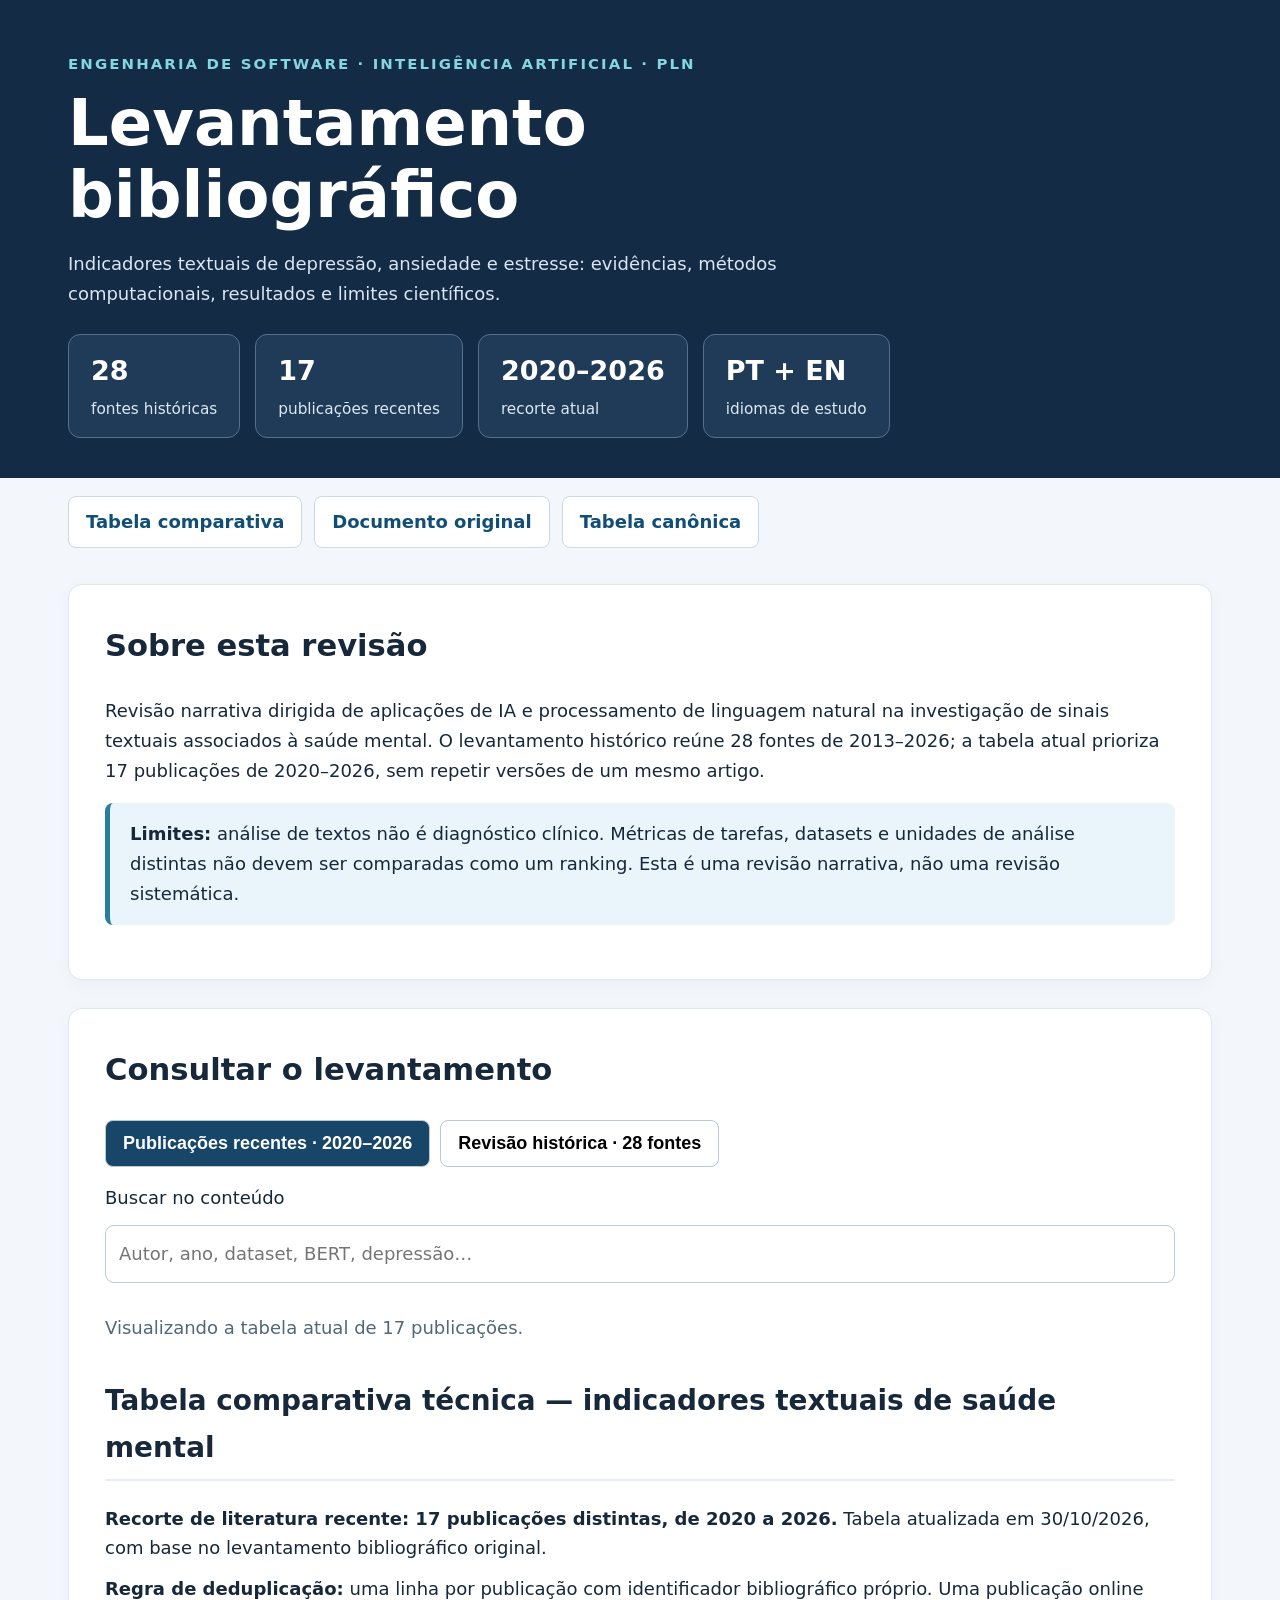
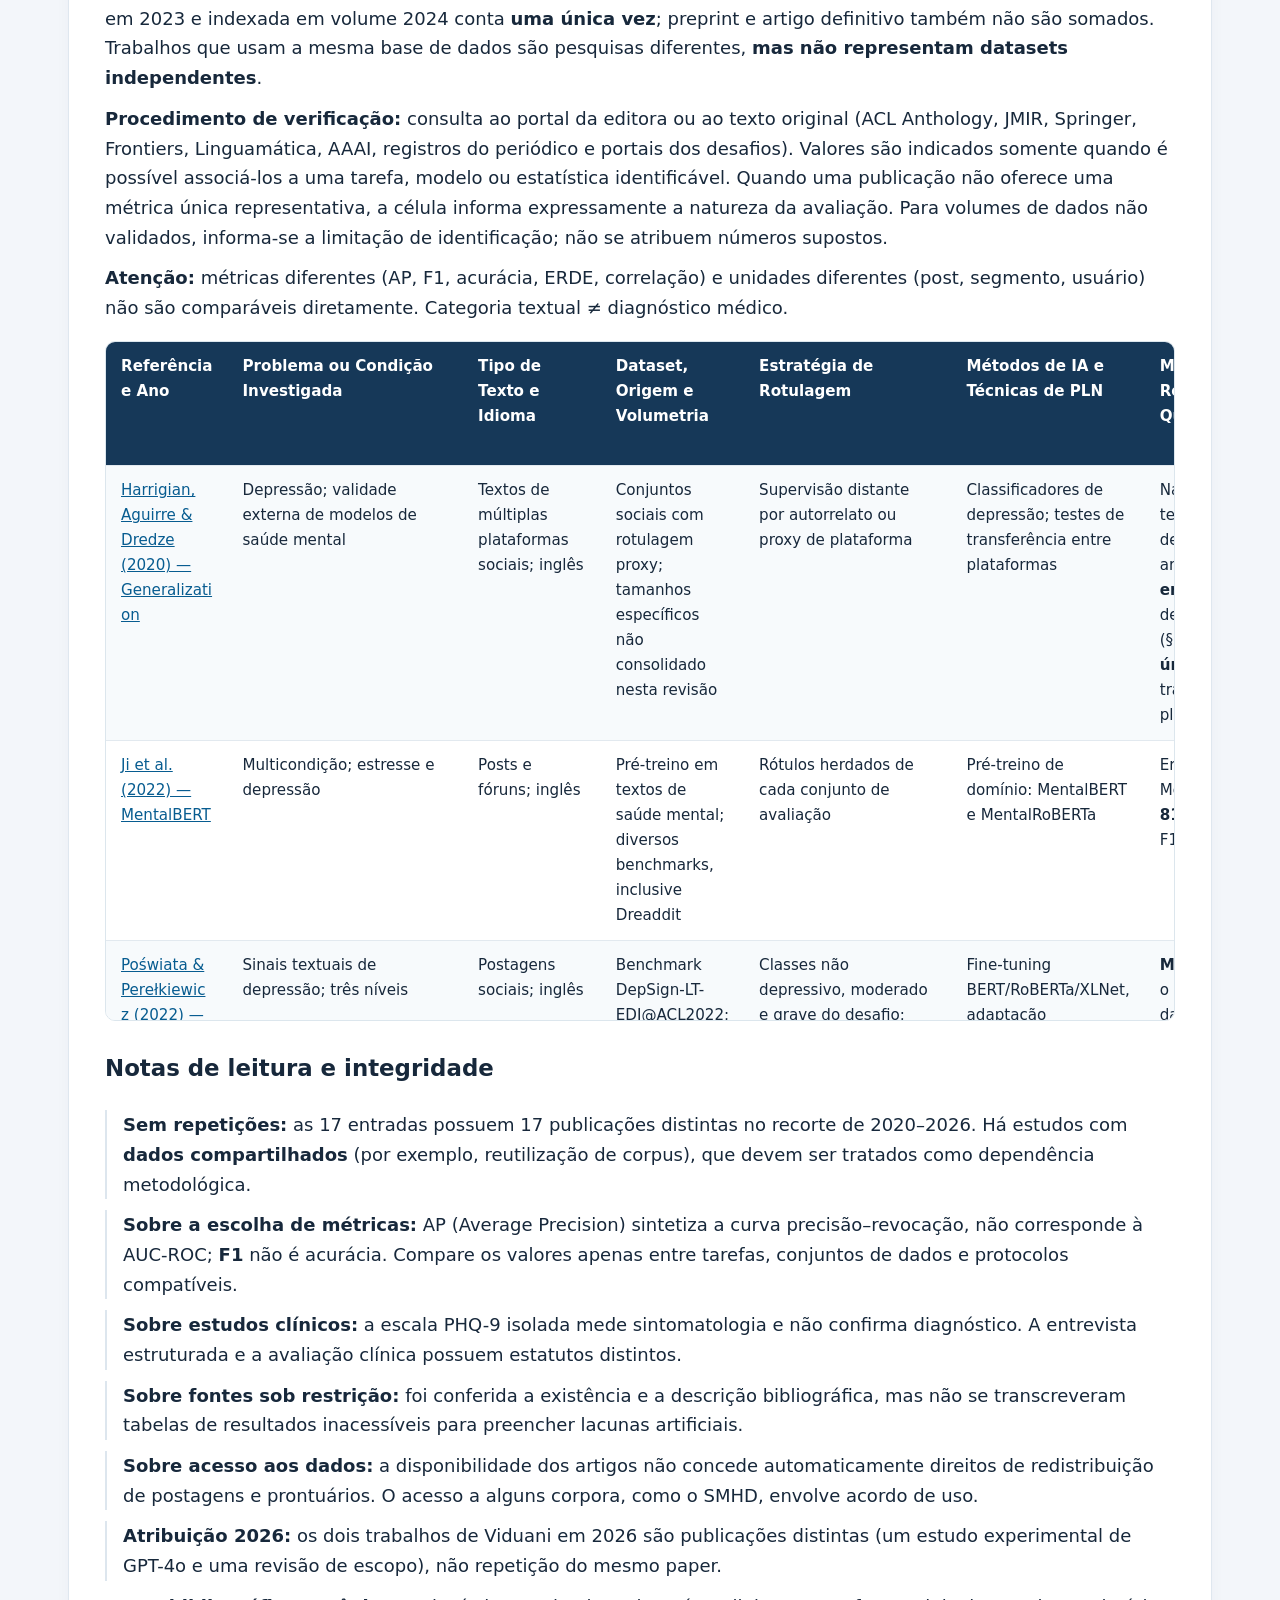
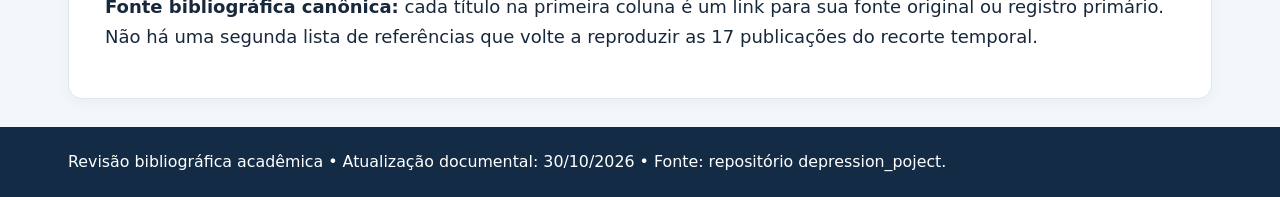
==== levantamento-bibliografico/index.html @ 6d343cce "Publica visualização web do levantamento bibliográfico com filtros e referências" ====
<!doctype html><html lang="pt-BR"><head><meta charset="utf-8"><meta name="viewport" content="width=device-width,initial-scale=1"><meta name="description" content="Revisão bibliográfica de IA e PLN aplicada a indicadores textuais de depressão, ansiedade e estresse."><title>Levantamento bibliográfico | IA e PLN</title><style>
:root{font-family:system-ui,-apple-system,Segoe UI,Roboto,Arial,sans-serif;color:#17283b;background:#f3f6fa;font-size:18px}*{box-sizing:border-box}body{margin:0;line-height:1.65}.container{max-width:1200px;margin:auto;padding:0 28px}header{background:#142b46;color:white;padding:52px 0 40px}.eyebrow{letter-spacing:.14em;text-transform:uppercase;color:#83d7e0;font-weight:800;font-size:.83rem}h1{font-size:clamp(2.3rem,5vw,3.7rem);line-height:1.13;max-width:850px;margin:10px 0 18px}header p{max-width:850px;color:#d9e6f3}.stats{display:flex;flex-wrap:wrap;gap:15px;margin-top:25px}.stat{border:1px solid #56708a;background:#203b58;padding:14px 22px;border-radius:12px}.stat strong{font-size:1.5rem;display:block;color:white}.stat span{font-size:.85rem;color:#dce8f2}.nav{display:flex;gap:12px;flex-wrap:wrap;padding:18px 0}.nav a,.button{background:#fff;color:#114e75;border:1px solid #cbd9e5;border-radius:8px;padding:10px 17px;text-decoration:none;font-weight:750}.nav a:hover,.button:hover{background:#e1f2fa}main{padding-bottom:70px}.panel{background:white;padding:clamp(20px,3vw,36px);border:1px solid #dfe7ef;border-radius:14px;margin:18px 0 28px;box-shadow:0 5px 15px #1b3d5c09}.panel h2{font-size:1.7rem;margin-top:0}.content h2{border-bottom:2px solid #e8eef4;padding-bottom:8px;margin-top:36px;font-size:1.55rem}.content h3{font-size:1.27rem;margin-top:29px}.content p{margin:11px 0}.content a{color:#075c90;overflow-wrap:anywhere}.content blockquote{border-left:5px solid #2a8fb1;padding:10px 20px;background:#eaf5fa;margin:16px 0}.bullet{padding-left:16px;border-left:2px solid #dde6ee}.table-wrap{overflow-x:auto;max-height:680px;overflow-y:auto;border:1px solid #dce6ed;border-radius:10px;margin:18px 0}table{border-collapse:collapse;width:100%;font-size:.84rem;min-width:900px}th,td{padding:12px 15px;text-align:left;vertical-align:top;border-bottom:1px solid #e2e9ef}th{background:#163858;color:white;position:sticky;top:0}tr:nth-child(even) td{background:#f7fafc}.muted{color:#52677a}.notice{background:#e9f4fb;border-left:5px solid #287f9b;padding:16px 20px;border-radius:8px}.tabs{display:flex;flex-wrap:wrap;gap:10px;margin:16px 0}.tabs button{cursor:pointer;padding:12px 17px;border:1px solid #b7c9d8;background:white;border-radius:8px;font-weight:800;font-size:1rem}.tabs button.active{background:#174669;color:white}.search{width:100%;font:inherit;padding:13px;border:1px solid #b8ccda;border-radius:9px;margin:12px 0}.hidden{display:none!important}footer{background:#142b46;color:white;padding:22px 0;font-size:.88rem}a:focus-visible,button:focus-visible,input:focus-visible{outline:3px solid #e99d33;outline-offset:3px}@media(max-width:600px){.container{padding:0 16px}.panel{padding:18px}.stats{gap:8px}.stat{flex:1 1 130px}header{padding:36px 0 24px}}
</style></head><body><header><div class="container"><div class="eyebrow">Engenharia de Software · Inteligência Artificial · PLN</div><h1>Levantamento bibliográfico</h1><p>Indicadores textuais de depressão, ansiedade e estresse: evidências, métodos computacionais, resultados e limites científicos.</p><div class="stats"><div class="stat"><strong>28</strong><span>fontes históricas</span></div><div class="stat"><strong>17</strong><span>publicações recentes</span></div><div class="stat"><strong>2020–2026</strong><span>recorte atual</span></div><div class="stat"><strong>PT + EN</strong><span>idiomas de estudo</span></div></div></div></header><main class="container"><nav class="nav"><a href="../">Tabela comparativa</a><a href="https://github.com/fernandomarquesaluno-svg/depression_poject/blob/main/docs/revisao_bibliografica_final_28.md">Documento original</a><a href="https://github.com/fernandomarquesaluno-svg/depression_poject/blob/main/tabelas/tabela_comparativa_tecnica.md">Tabela canônica</a></nav><section class="panel"><h2>Sobre esta revisão</h2><p>Revisão narrativa dirigida de aplicações de IA e processamento de linguagem natural na investigação de sinais textuais associados à saúde mental. O levantamento histórico reúne 28 fontes de 2013–2026; a tabela atual prioriza 17 publicações de 2020–2026, sem repetir versões de um mesmo artigo.</p><p class="notice"><strong>Limites:</strong> análise de textos não é diagnóstico clínico. Métricas de tarefas, datasets e unidades de análise distintas não devem ser comparadas como um ranking. Esta é uma revisão narrativa, não uma revisão sistemática.</p></section><section class="panel"><h2>Consultar o levantamento</h2><div class="tabs"><button type="button" id="recent" class="active" aria-pressed="true">Publicações recentes · 2020–2026</button><button type="button" id="history" aria-pressed="false">Revisão histórica · 28 fontes</button></div><label for="search">Buscar no conteúdo</label><input class="search" id="search" type="search" placeholder="Autor, ano, dataset, BERT, depressão…" autocomplete="off"><p class="muted" id="count" aria-live="polite"></p><article class="content" id="recentContent"><h2>Tabela comparativa técnica — indicadores textuais de saúde mental</h2>
<p><strong>Recorte de literatura recente: 17 publicações distintas, de 2020 a 2026.</strong> Tabela atualizada em 30/10/2026, com base no levantamento bibliográfico original.</p>
<p><strong>Regra de deduplicação:</strong> uma linha por publicação com identificador bibliográfico próprio. Uma publicação online em 2023 e indexada em volume 2024 conta <strong>uma única vez</strong>; preprint e artigo definitivo também não são somados. Trabalhos que usam a mesma base de dados são pesquisas diferentes, <strong>mas não representam datasets independentes</strong>.</p>
<p><strong>Procedimento de verificação:</strong> consulta ao portal da editora ou ao texto original (ACL Anthology, JMIR, Springer, Frontiers, Linguamática, AAAI, registros do periódico e portais dos desafios). Valores são indicados somente quando é possível associá-los a uma tarefa, modelo ou estatística identificável. Quando uma publicação não oferece uma métrica única representativa, a célula informa expressamente a natureza da avaliação. Para volumes de dados não validados, informa-se a limitação de identificação; não se atribuem números supostos.</p>
<p><strong>Atenção:</strong> métricas diferentes (AP, F1, acurácia, ERDE, correlação) e unidades diferentes (post, segmento, usuário) não são comparáveis diretamente. Categoria textual ≠ diagnóstico médico.</p>
<div class="table-wrap"><table><tr><th>Referência e Ano</th><th>Problema ou Condição Investigada</th><th>Tipo de Texto e Idioma</th><th>Dataset, Origem e Volumetria</th><th>Estratégia de Rotulagem</th><th>Métodos de IA e Técnicas de PLN</th><th>Métricas e Resultados Quantitativos</th><th>Limitações Relevantes e Relação com o Projeto</th></tr><tr><td><a href="https://aclanthology.org/2020.findings-emnlp.337/" target="_blank" rel="noopener noreferrer">Harrigian, Aguirre &amp; Dredze (2020) — Generalization</a></td><td>Depressão; validade externa de modelos de saúde mental</td><td>Textos de múltiplas plataformas sociais; inglês</td><td>Conjuntos sociais com rotulagem proxy; tamanhos específicos não consolidado nesta revisão</td><td>Supervisão distante por autorrelato ou proxy de plataforma</td><td>Classificadores de depressão; testes de transferência entre plataformas</td><td>Na análise de artefatos temporais, a separação desajustada elevou artificialmente o <strong>F1 em 3–22%</strong>, dependendo do corpus (§5.2.1); <strong>não há F1 único</strong> para transferência entre plataformas.</td><td>Demonstra confundidores e sobre-estimação por dados proxy; fundamenta validação externa</td></tr><tr><td><a href="https://aclanthology.org/2022.lrec-1.778/" target="_blank" rel="noopener noreferrer">Ji et al. (2022) — MentalBERT</a></td><td>Multicondição; estresse e depressão</td><td>Posts e fóruns; inglês</td><td>Pré-treino em textos de saúde mental; diversos benchmarks, inclusive Dreaddit</td><td>Rótulos herdados de cada conjunto de avaliação</td><td>Pré-treino de domínio: MentalBERT e MentalRoBERTa</td><td>Em <strong>Dreaddit</strong>: MentalRoBERTa F1 <strong>81,76%</strong>, MentalBERT F1 <strong>80,04%</strong> (Tabela 3)</td><td>Resultado específico de benchmark; transferência ao PT-BR não avaliada</td></tr><tr><td><a href="https://aclanthology.org/2022.ltedi-1.40/" target="_blank" rel="noopener noreferrer">Poświata &amp; Perełkiewicz (2022) — DepRoBERTa</a></td><td>Sinais textuais de depressão; três níveis</td><td>Postagens sociais; inglês</td><td>Benchmark DepSign-LT-EDI@ACL2022; volume total não consolidado nesta revisão nesta síntese</td><td>Classes não depressivo, moderado e grave do desafio; rótulo do texto, não diagnóstico clínico</td><td>Fine-tuning BERT/RoBERTa/XLNet, adaptação DepRoBERTa, ensemble</td><td><strong>Macro-F1 0,583</strong> para o ensemble vencedor da tarefa</td><td>Fornece baseline de transformers e modelo especializado; não comparar com classificação clínica individual</td></tr><tr><td><a href="https://www.sciencedirect.com/science/article/pii/S0747563222003235" target="_blank" rel="noopener noreferrer">Kabir et al. (2023) — DEPTWEET</a></td><td>Depressão; gravidade expressa no texto</td><td>Twitter/X; inglês</td><td><strong>40.191 tweets</strong>, quatro categorias</td><td>Anotação supervisionada por especialistas; tipologia inspirada em PHQ-9/DSM-5</td><td>BERT, DistilBERT e baselines de classificação</td><td>DistilBERT, <strong>AUC-ROC por classe</strong>: não deprimido <strong>0,789</strong>; leve <strong>0,747</strong>; moderado <strong>0,788</strong>; grave <strong>0,866</strong> (Tabela 5 do manuscrito).</td><td>Gravidade anotada do tweet não é avaliação clínica do autor</td></tr><tr><td><a href="https://arxiv.org/abs/2309.13567" target="_blank" rel="noopener noreferrer">Yang et al. (2024) — MentaLLaMA; preprint 2023</a></td><td>Multicondição; avaliação interpretável</td><td>Redes sociais; inglês</td><td><strong>105 mil</strong> instâncias de instrução IMHI de dez fontes</td><td>Rótulos existentes e explicações geradas/avaliadas</td><td>LLaMA 2, instruction tuning, geração de explicações</td><td>MentaLLaMA-chat-13B: <strong>F1 ponderado 75,79%</strong> em <strong>Dreaddit</strong> (Tabela 2); comparar com MentalRoBERTa <strong>81,76%</strong> no mesmo benchmark.</td><td>Justificativas geradas não garantem fidelidade clínica</td></tr><tr><td><a href="https://link.springer.com/article/10.1007/s10579-022-09633-0" target="_blank" rel="noopener noreferrer">dos Santos, de Oliveira &amp; Paraboni (2024) — SetembroBR; online 2023</a></td><td>Depressão; ansiedade</td><td>Twitter/X; português brasileiro</td><td><strong>46,8 milhões</strong> de tweets; <strong>18.819 usuários</strong>; 3.163 usuários com autorrelato (3.903 ocorrências parcialmente sobrepostas)</td><td>Autorrelato de diagnóstico/tratamento e marco temporal</td><td>Corpus e comparações de modelos textuais e informações de rede</td><td><strong>Artigo de apresentação do corpus</strong>: oferece baselines para tarefas específicas; não existe um resultado agregado único do dataset. As métricas dos modelos não são utilizadas sem identificação de tarefa e configuração.</td><td>Dados do mesmo corpus usado no estudo seguinte; não constitui nova coorte</td></tr><tr><td><a href="https://www.linguamatica.com/index.php/linguamatica/pt/article/view/440" target="_blank" rel="noopener noreferrer">Nagamatu &amp; Paraboni (2024)</a></td><td>Depressão; ansiedade; detecção precoce</td><td>Twitter/X; português brasileiro</td><td>Reutiliza <strong>SetembroBR</strong>; subconjuntos por condição; não somar usuários como casos independentes</td><td>Autorrelato herdado do corpus de origem</td><td>Modelos tradicionais e abordagem LLM com engenharia de prompts</td><td>GPT_relev: <strong>F1-latency 0,24</strong> (depressão) e <strong>0,23</strong> (ansiedade); <strong>F1-macro 0,56/0,55</strong>; antecipação de <strong>436/479 dias</strong> (Tabela 5).</td><td>Dependência do mesmo corpus e da proximidade ao momento declarado</td></tr><tr><td><a href="https://aclanthology.org/2024.lrec-main.754/" target="_blank" rel="noopener noreferrer">Mendes &amp; Caseli (2024)</a></td><td>Sinais de depressão (inclui preocupação/ansiedade)</td><td>Facebook de universitários; português brasileiro</td><td><strong>780 posts</strong>, <strong>21 sinais</strong>, <strong>2.304 ocorrências positivas</strong></td><td>Anotação humana dos sinais; não classifica diagnósticos</td><td>Regressão logística, SVM, BERTimbau, MentalBERT, MentalRoBERTa</td><td><strong>Average Precision</strong>: sono <strong>0,900</strong> (regressão logística); preocupação/ansiedade <strong>0,794</strong> (MentalBERT); tristeza <strong>0,745</strong> (BERTimbau); Tabela 5</td><td>Métrica por sinal; corpus pequeno; não avalia estresse como transtorno</td></tr><tr><td><a href="https://doi.org/10.47626/1516-4446-2024-4058" target="_blank" rel="noopener noreferrer">Viduani et al. (2025) — pronomes/LIWC</a></td><td>Depressão</td><td>Áudio transcrito; português brasileiro</td><td><strong>52 jovens</strong>; 13 com depressão maior, 39 controles</td><td>Caracterização clínica + sintomas autorreferidos e avaliados</td><td>LIWC; frequência de pronomes; testes estatísticos</td><td>Pronomes de 1ª pessoa singular: <strong>9,15% vs. 8,02%</strong>, <strong>p=0,026</strong>; rho autorrelato <strong>0,366</strong></td><td>Estudo correlacional; não é experimento de fine-tuning de BERTimbau</td></tr><tr><td><a href="https://doi.org/10.1007/s10579-025-09831-6" target="_blank" rel="noopener noreferrer">Pérez et al. (2025) — DepreSym</a></td><td>Sinais específicos de depressão e interpretabilidade</td><td>Sentenças de conteúdos digitais do desafio eRisk; inglês</td><td><strong>21.580 sentenças</strong> avaliadas quanto a <strong>21 sintomas BDI-II</strong></td><td>Julgamento de relevância por três avaliadores especialistas, incluindo psicólogo; não diagnóstico do autor</td><td>LLMs como avaliadores, recuperação de informação lexical/densa e re-ranking</td><td>Recuperação de sintomas com <strong>ANCE</strong>: <strong>NDCG@10 = 0,746</strong> e <strong>AP@1000 = 0,340</strong> nas consultas baseadas em respostas do BDI-II (Tabela 6). Métricas de busca, não de diagnóstico.</td><td>Valioso para detecção de sinais interpretáveis; dependência do benchmark eRisk e anotações de relevância</td></tr><tr><td><a href="https://doi.org/10.3389/fdgth.2025.1709671" target="_blank" rel="noopener noreferrer">Karpontinis &amp; Soufleri (2025) — DP-CARE</a></td><td>Estresse textual e privacidade em IA</td><td>Reddit / Dreaddit; inglês</td><td>Benchmark Dreaddit, 3.553 segmentos rotulados no corpus de referência</td><td>Rótulos humanos de estresse expresso; não avaliação diagnóstica</td><td>Encoder MentalBERT congelado e classificador com DP-AdamW (privacidade diferencial)</td><td><strong>F1 classe estresse 0,7808</strong>, ε≈3; baseline sem DP F1 0,8058</td><td>Trade-off utilidade/privacidade; o artigo diverge entre resumo e tabela no recall, por isso recall não é reproduzido aqui</td></tr><tr><td><a href="https://doi.org/10.1186/s12889-025-23337-4" target="_blank" rel="noopener noreferrer">Chung et al. (2025) — BERT and BERTopic</a></td><td>Risco de depressão e relatos de situações estressoras</td><td>Mensagens abertas em aplicativo; coreano</td><td><strong>1.332 mensagens</strong>, <strong>230 participantes</strong> idosos</td><td>Triagem <strong>PHQ-9 ≥ 10</strong>; não equivale a entrevista clínica estruturada</td><td>KcBERT e KLUE BERT; BERTopic para temas e evolução temporal</td><td>KcBERT <strong>F1 global reportado 0,87</strong>; <strong>F1 da classe de risco 0,83</strong></td><td>Protocolo reporta split por mensagens; examinar possível dependência entre mensagens da mesma pessoa</td></tr><tr><td><a href="https://pubmed.ncbi.nlm.nih.gov/42134742/" target="_blank" rel="noopener noreferrer">Viduani et al. (2026) — estudo experimental GPT-4o</a></td><td>Depressão</td><td>Fala cotidiana transcrita; português brasileiro</td><td><strong>30 adolescentes</strong> (15 com depressão maior, 15 controles); coleta de 14 dias</td><td>Diagnóstico de psiquiatra infantojuvenil com procedimentos padrão-ouro</td><td>GPT-4o por prompting; comparação com 12 modelos GPT</td><td>Acurácia <strong>86,6%</strong> (IC95% 70,3–95,6%); sensibilidade <strong>100%</strong>; especificidade <strong>73,3%</strong></td><td>n=30 e grupos extremos; não emprega BERTimbau+LIWC ou laudos como texto de entrada</td></tr><tr><td><a href="https://www.frontiersin.org/journals/digital-health/articles/10.3389/fdgth.2026.1790533/full" target="_blank" rel="noopener noreferrer">AlSaad, Alshakhs &amp; Thomas (2026)</a></td><td>Subtipos de depressão; seis classes textuais</td><td>Twitter/X; inglês</td><td><strong>14.983 tweets</strong></td><td>Curadoria/anotação textual; sem confirmação diagnóstica por pessoa</td><td>LLMs few-shot; encoders fine-tuned (RoBERTa, DeBERTa e outros)</td><td><strong>RoBERTa-large</strong>: macro-F1 <strong>0,957</strong>, acurácia <strong>0,954</strong> no teste (Tabela 2)</td><td>Taxonomia textual, não avaliação psiquiátrica; um domínio</td></tr><tr><td><a href="https://mental.jmir.org/2026/1/e98925/" target="_blank" rel="noopener noreferrer">Kallstenius et al. (2026)</a></td><td>Multicondição; depressão, ansiedade, estresse e outras</td><td>Reddit e Twitter/X; inglês</td><td><strong>60.889 textos</strong>; <strong>9 classes</strong>; treino 42.622, validação 6.089, teste 12.178</td><td>Comunidade de origem ou autodeclaração</td><td>TF-IDF + SVM RBF; GPT-4o-mini base/ajustado; 2 ensembles</td><td>Acurácia teste: <strong>0,939</strong> (soft), <strong>0,938</strong> (híbrido), <strong>0,919</strong> (SVM), <strong>0,886</strong> (GPT ajustado)</td><td>Split por post e back-translation pré-split; ausência de avaliação clínica externa</td></tr><tr><td><a href="https://pubmed.ncbi.nlm.nih.gov/41825397/" target="_blank" rel="noopener noreferrer">Viduani et al. (2026) — revisão de escopo</a></td><td>Depressão; métodos de análise linguística</td><td>Literatura internacional; idiomas diversos</td><td><strong>180 estudos</strong> incluídos de 27.967 registros</td><td>Auditoria da referência diagnóstica nos estudos incluídos</td><td>Revisão de recursos lexicais, LIWC, PLN, transformers e LLMs</td><td><strong>20,5%</strong> com instrumento diagnóstico padrão-ouro; <strong>64,2%</strong> das amostras em inglês</td><td>Síntese da evidência, não produz classificador nem F1 próprio</td></tr><tr><td><a href="https://aclanthology.org/2026.healing-1.27/" target="_blank" rel="noopener noreferrer">Alqahtani, Kayi &amp; Diab (2026) — StressRoBERTa</a></td><td>Estresse crônico autorreportado; transferência de depressão/ansiedade/PTSD</td><td>Tweets e posts de redes sociais; inglês</td><td>Pré-treino em <strong>108 milhões de palavras</strong> do Stress-SMHD; avaliação SMM4H 2022 e Dreaddit</td><td>Histórico de diagnósticos autorreportados para pré-treino; rótulos de estresse dos benchmarks</td><td>RoBERTa com pré-treino contínuo entre condições e fine-tuning na tarefa de estresse</td><td><strong>F1 0,82</strong> no SMM4H 2022 e <strong>0,81</strong> no Dreaddit</td><td>Estudo 2026 diretamente ligado às três condições; resultados por corpus, sem validade clínica externa</td></tr></table></div>
<h3>Notas de leitura e integridade</h3>
<p class="bullet"><strong>Sem repetições:</strong> as 17 entradas possuem 17 publicações distintas no recorte de 2020–2026. Há estudos com <strong>dados compartilhados</strong> (por exemplo, reutilização de corpus), que devem ser tratados como dependência metodológica.</p>
<p class="bullet"><strong>Sobre a escolha de métricas:</strong> AP (Average Precision) sintetiza a curva precisão–revocação, não corresponde à AUC-ROC; <strong>F1</strong> não é acurácia. Compare os valores apenas entre tarefas, conjuntos de dados e protocolos compatíveis.</p>
<p class="bullet"><strong>Sobre estudos clínicos:</strong> a escala PHQ-9 isolada mede sintomatologia e não confirma diagnóstico. A entrevista estruturada e a avaliação clínica possuem estatutos distintos.</p>
<p class="bullet"><strong>Sobre fontes sob restrição:</strong> foi conferida a existência e a descrição bibliográfica, mas não se transcreveram tabelas de resultados inacessíveis para preencher lacunas artificiais.</p>
<p class="bullet"><strong>Sobre acesso aos dados:</strong> a disponibilidade dos artigos não concede automaticamente direitos de redistribuição de postagens e prontuários. O acesso a alguns corpora, como o SMHD, envolve acordo de uso.</p>
<p class="bullet"><strong>Atribuição 2026:</strong> os dois trabalhos de Viduani em 2026 são publicações distintas (um estudo experimental de GPT-4o e uma revisão de escopo), não repetição do mesmo paper.</p>
<p><strong>Fonte bibliográfica canônica:</strong> cada título na primeira coluna é um link para sua fonte original ou registro primário. Não há uma segunda lista de referências que volte a reproduzir as 17 publicações do recorte temporal.</p></article><article class="content hidden" id="historyContent"><h2>Indicadores textuais de depressão, ansiedade e estresse</h2>
<p><strong>Revisão bibliográfica narrativa dirigida · 28 fontes bibliográficas distintas · 2013–2026 · 30 de outubro de 2026</strong></p>
<blockquote>Esta é uma revisão narrativa dirigida, não revisão sistemática ou metanálise. Inclui 27 publicações e 1 recurso oficial de benchmark, e não 28 coortes independentes. O catálogo [comparativo canônico](../tabelas/tabela_comparativa_tecnica.md) contém uma linha por fonte, com métricas, corpora e limitações.</blockquote>
<h3>Resumo</h3>
<p>Esta revisão bibliográfica narrativa dirigida analisa o emprego de inteligência artificial (IA) e processamento de linguagem natural (PLN) para identificar indicadores textuais de depressão, ansiedade e estresse, contemplando pesquisas baseadas em textos em português e em inglês. O levantamento abrange 28 fontes bibliográficas distintas, de 2013 a 2026: 27 publicações e um recurso oficial de benchmark. Os estudos são comparados quanto à origem e ao idioma dos textos, unidade de análise, estratégia de rotulagem, arquitetura computacional, métricas e ameaças à validade. A síntese examina métodos lexicais, redes neurais, transformers, LLMs e ensembles, destacando desafios comuns aos dois contextos linguísticos, como validade dos rótulos, generalização entre plataformas e línguas, disponibilidade de dados e reprodutibilidade. Trabalhos em outros idiomas são considerados quando contribuem para a avaliação metodológica. Os resultados não são agregados em metanálise, e a identificação de sinais textuais não equivale a diagnóstico clínico.</p>
<p><strong>Palavras-chave:</strong> inteligência artificial; PLN; saúde mental; depressão; ansiedade; estresse.</p>
<h3>1. Introdução</h3>
<p>Redes sociais, fóruns e mensagens de aplicativos tornaram possível investigar características da linguagem relacionadas a estados psicológicos. Entretanto, a origem do texto, a finalidade original da publicação e a forma de rotulagem mudam o significado do que está sendo predito. Classificar uma postagem em uma categoria temática, predizer um autorrelato e identificar o diagnóstico atribuído por avaliação psiquiátrica são tarefas relacionadas, mas conceitualmente distintas.</p>
<p>A questão orientadora é: <strong>como as abordagens de IA e PLN investigam indicadores linguísticos de depressão, ansiedade e estresse, e quais condições limitam a confiabilidade dos seus resultados?</strong> O objetivo é comparar métodos, resultados e limitações de estudos com textos em português e em inglês, incluindo questões de comparabilidade e generalização entre idiomas e plataformas.</p>
<h3>2. Metodologia do levantamento</h3>
<p>O levantamento bibliográfico foi dirigido, com recorte de 2013 a 30/10/2026. Foram consultados registros de editoras e periódicos, ACL Anthology, PubMed, portais oficiais de conferências e páginas de benchmarks. Foram incluídos estudos relevantes por contribuição técnica, corpus, rotulagem, avaliação temporal, validade clínica, interpretação de sinais ou proteção dos dados.</p>
<p>A unidade de contagem é a <strong>fonte bibliográfica</strong>. Publicações de conferência e versões preliminares do mesmo artigo não são somadas duas vezes; por outro lado, estudos diferentes que utilizam SetembroBR, SMHD, Dreaddit ou eRisk são preservados como artigos distintos, sem considerá-los conjuntos de participantes independentes. Os campos avaliados são: condição, idioma, unidade de análise, corpus, ground truth, método, métrica e limitações. Quando um escore específico não pôde ser associado de forma inequívoca à tarefa e ao modelo, manteve-se <strong>N/D</strong>.</p>
<p><strong>Limitação do método:</strong> não houve busca exaustiva pré-registrada, dupla triagem independente, avaliação formal do risco de viés nem meta-análise. A revisão não deve ser descrita como sistemática.</p>
<h3>3. Trabalhos relacionados: evolução técnica</h3>
<h4>3.1 Abordagens lexicais, benchmarking e modelos multitarefa</h4>
<p>De Choudhury et al. (2013) exploraram indicadores linguísticos e comportamentais em Twitter com supervisão a partir de medidas psicométricas e autorrelatos. Coppersmith et al. (2015) estruturaram uma shared task para depressão e PTSD. O benchmark eRisk (2017) introduziu a avaliação sequencial da detecção precoce, incluindo a métrica ERDE e penalização de atraso. Benton, Mitchell e Hovy (2017) estudaram aprendizado multitarefa, enquanto Yates, Cohan e Goharian (2017) distinguiram avaliação de posts e de usuários.</p>
<h4>3.2 Recursos de dados e validade</h4>
<p>Cohan et al. (2018) apresentaram SMHD, com autorrelatos em múltiplas condições. Husseini Orabi et al. (2018) compararam arquiteturas profundas com dados limitados. Pirina e Çöltekin (2018) mostraram como a seleção dos corpora altera o resultado. Eichstaedt et al. (2018) relacionaram linguagem de Facebook a diagnósticos registrados em prontuários (AUC 0,69; 0,72 em janela de seis meses), e Merchant et al. (2019) estudaram 21 categorias médicas em 999 participantes. A presença de prontuário não torna essas fontes equivalentes a avaliação psiquiátrica estruturada.</p>
<h4>3.3 Estresse e generalização</h4>
<p>Turcan e McKeown (2019) criaram o Dreaddit, com segmentos anotados quanto à expressão de estresse. Harrigian, Aguirre e Dredze (2020) observaram perda substancial de desempenho na transferência de classificadores de depressão entre plataformas, reforçando o risco de confundidores.</p>
<h4>3.4 Transformers e LLMs</h4>
<p>Ji et al. (2022) apresentaram MentalBERT/MentalRoBERTa, com adaptação de domínio. Poświata e Perełkiewicz (2022) combinaram DepRoBERTa e ensemble para três classes de sinais de depressão (macro-F1 0,583). Kabir et al. (2023) publicaram DEPTWEET, com 40.191 tweets anotados por gravidade expressa. Yang et al. (2024) apresentaram MentaLLaMA e um dataset de 105 mil instruções, incluindo explicações; estas não equivalem a evidência de fidelidade causal.</p>
<h4>3.5 Português brasileiro e verificação clínica</h4>
<p>SetembroBR, de dos Santos, de Oliveira e Paraboni (2024), contribui com dados de Twitter em português sobre depressão e ansiedade por autorrelato. Nagamatu e Paraboni (2024) estudam detecção precoce usando a mesma linhagem de dados; Mendes e Caseli (2024) investigam 21 sinais específicos em textos brasileiros. Viduani et al. (2025) identificaram associação entre pronomes de primeira pessoa e depressão em 52 jovens. No estudo de prova de conceito, Viduani et al. (2026a) utilizaram transcrições de 30 adolescentes e GPT-4o, reportando acurácia de 86,6%, sensibilidade de 100% e especificidade de 73,3%, com amostra pequena e selecionada. Uma revisão de escopo de Viduani et al. (2026b) enfatiza a heterogeneidade das técnicas e fontes.</p>
<h4>3.6 Novos trabalhos em sintomas, privacidade e transferência</h4>
<p>Pérez et al. (2025) apresentaram DepreSym, com 21.580 sentenças e 21 sintomas do BDI-II. Karpontinis e Soufleri (2025) investigaram DP-CARE sobre Dreaddit, com F1 de classe estresse de 78,08% e custo de privacidade aproximado ε=3. Chung et al. (2025) relacionaram mensagens em coreano a triagem PHQ-9 com KcBERT e BERTopic (F1 reportado 0,87). AlSaad, Alshakhs e Thomas (2026) compararam fine-tuning e few-shot para subtipos textuais de depressão. Kallstenius et al. (2026) avaliaram ensembles em 60.889 textos; a fusão soft alcançou acurácia 93,9%, mas a separação foi por postagem e os rótulos não eram clínicos. Alqahtani, Kayi e Diab (2026) obtiveram F1 0,82 em SMM4H e 0,81 em Dreaddit com StressRoBERTa, estudando transferência entre condições.</p>
<h3>4. Análise crítica</h3>
<p><strong>Validade de construto.</strong> Fórum de origem, rótulo autorreferido, sintoma expresso, escala psicométrica, registro em prontuário e avaliação clínica têm significados diferentes. Resultados não devem ser agregados como se todos reconhecessem diagnósticos.</p>
<p><strong>Unidade de análise.</strong> A independência entre treino e teste depende da divisão por participante, controle de duplicatas e temporalidade. Quando a divisão ocorre por postagem, mensagens relacionadas podem influenciar métricas; isso precisa ser investigado, não presumido.</p>
<p><strong>Comparabilidade.</strong> Accuracy, macro-F1, AP, AUROC, ERDE e correlação respondem a perguntas diferentes. A acurácia de Kallstenius et al. (2026) para nove classes em textos de redes sociais não pode ser ranqueada diretamente contra a classificação binária da coorte clínica de Viduani et al. (2026a).</p>
<p><strong>Explicabilidade.</strong> Uma justificativa gerada por LLM pode soar plausível sem ser uma explicação fiel da decisão. É preferível avaliar sinais linguísticos anotados, protocolos interpretativos e erros por classe.</p>
<p><strong>Privacidade e segurança.</strong> Textos de saúde mental são potencialmente sensíveis, inclusive quando divulgados publicamente. A reutilização exige atenção à licença, finalidade, anonimização, LGPD, confidencialidade e avaliação ética cabível. Resultados com privacidade diferencial oferecem hipóteses relevantes, mas não eliminam restrições de dados.</p>
<h3>5. Lacunas e oportunidades</h3>
<p>Persistem desafios nos dois contextos linguísticos: estudos em inglês dispõem de maior diversidade de benchmarks, mas enfrentam limitações na qualidade dos rótulos e na transferência entre plataformas; em português, corpora com referência clínica independente para depressão, ansiedade e estresse permanecem restritos. Também há lacunas em avaliação entre faixas etárias, anotação de sintomas com consenso de especialistas e protocolos reprodutíveis com divisão por participante, baselines, calibração, intervalos de confiança e análises externas.</p>
<p>Uma avaliação técnica futura pode comparar TF-IDF e regressão logística, modelos especializados em português e inglês (como BERTimbau e modelos de domínio em inglês) e modelos multilíngues sob protocolos comparáveis e análise separada por idioma. Quando os rótulos forem apenas sociais ou textuais, a conclusão deve se restringir à detecção de <strong>indicadores linguísticos</strong>, e não a diagnósticos.</p>
<h3>6. Conclusão</h3>
<p>Os 28 trabalhos ilustram a progressão de recursos lexicais a transformers, LLMs e ensembles, mas deixam claro que o desempenho isolado não mede validade clínica. A confiabilidade depende do que o rótulo representa, do grupo sobre o qual o modelo decide, da transferência a outros contextos e dos controles de privacidade e engenharia de software. A principal contribuição desta revisão dirigida é organizar essas distinções e apoiar avaliações reproduzíveis de textos em português e em inglês, inclusive quanto à transferência entre contextos linguísticos.</p>
<h3>Quadro comparativo</h3>
<p>Para evitar duplicação de linhas e facilitar atualização, os <strong>28 trabalhos</strong> estão na [tabela comparativa técnica canônica](../tabelas/tabela_comparativa_tecnica.md). Cada fonte apresenta corpus, modelos, métricas disponíveis e limitações.</p>
<h3>Referências bibliográficas (padrão autor-data, formatação acadêmica)</h3>
<p>ALQAHTANI, Amal Abdullah; KAYI, Efsun; DIAB, Mona T.. <strong>StressRoBERTa: Cross-Condition Transfer Learning from Depression, Anxiety, and PTSD to Stress Detection</strong>. Proceedings of HeaLing 2026, p. 305-313, 2026. Disponível em: https://doi.org/10.18653/v1/2026.healing-1.27. Acesso em: 30 out. 2026.</p>
<p>ALSAAD, R.; ALSHAKHS, S.; THOMAS, R. <strong>Depression subtype classification from social media posts: few-shot prompting vs. fine-tuning of large language models</strong>. Frontiers in Digital Health, v. 8, 1790533, 2026. Disponível em: https://doi.org/10.3389/fdgth.2026.1790533. Acesso em: 30 out. 2026.</p>
<p>BENTON, Adrian; MITCHELL, Margaret; HOVY, Dirk. <strong>Multitask Learning for Mental Health Conditions with Limited Social Media Data</strong>. Proceedings of EACL 2017, p. 152-162, 2017. Disponível em: https://aclanthology.org/E17-1015/. Acesso em: 30 out. 2026.</p>
<p>CHUNG, Moo-Kwon et al. <strong>BERT and BERTopic for screening clinical depression on open-ended text messages collected through a mobile application from older adults</strong>. BMC Public Health, v. 25, 2161, 2025. Disponível em: https://doi.org/10.1186/s12889-025-23337-4. Acesso em: 30 out. 2026.</p>
<p>COHAN, Arman et al. <strong>SMHD: a Large-Scale Resource for Exploring Online Language Usage for Multiple Mental Health Conditions</strong>. Proceedings of COLING 2018, p. 1485-1497, 2018. Disponível em: https://aclanthology.org/C18-1126/. Acesso em: 30 out. 2026.</p>
<p>COPPERSMITH, Glen et al. <strong>CLPsych 2015 Shared Task: Depression and PTSD on Twitter</strong>. Proceedings of CLPsych 2015, p. 31-39, 2015. Disponível em: https://doi.org/10.3115/v1/W15-1204. Acesso em: 30 out. 2026.</p>
<p>DE CHOUDHURY, Munmun et al. <strong>Predicting Depression via Social Media</strong>. Proceedings of the International AAAI Conference on Web and Social Media, v. 7, n. 1, p. 128-137, 2013. Disponível em: https://doi.org/10.1609/icwsm.v7i1.14432. Acesso em: 30 out. 2026.</p>
<p>DOS SANTOS, Wesley Ramos; DE OLIVEIRA, Rafael Lage; PARABONI, Ivandré. <strong>SetembroBR: a social media corpus for depression and anxiety disorder prediction</strong>. Language Resources and Evaluation, v. 58, p. 273-300, 2024. Disponível em: https://doi.org/10.1007/s10579-022-09633-0. Acesso em: 30 out. 2026.</p>
<p>EICHSTAEDT, Johannes C. et al. <strong>Facebook language predicts depression in medical records</strong>. Proceedings of the National Academy of Sciences, v. 115, n. 44, p. 11203-11208, 2018. Disponível em: https://doi.org/10.1073/pnas.1802331115. Acesso em: 30 out. 2026.</p>
<p>ERISK. <strong>eRisk 2017: Pilot task on Early Detection of Depression</strong>. Página oficial do desafio CLEF eRisk, recurso eletrônico, 2017. Disponível em: https://erisk.irlab.org/2017/task.html. Acesso em: 30 out. 2026.</p>
<p>HARRIGIAN, Keith; AGUIRRE, Carlos; DREDZE, Mark. <strong>Do Models of Mental Health Based on Social Media Data Generalize?</strong>. Findings of EMNLP 2020, p. 3774-3788, 2020. Disponível em: https://doi.org/10.18653/v1/2020.findings-emnlp.337. Acesso em: 30 out. 2026.</p>
<p>HUSSEINI ORABI, Ahmed et al. <strong>Deep Learning for Depression Detection of Twitter Users</strong>. Proceedings of CLPsych 2018, p. 88-97, 2018. Disponível em: https://doi.org/10.18653/v1/W18-0609. Acesso em: 30 out. 2026.</p>
<p>JI, Shaoxiong et al. <strong>MentalBERT: Publicly Available Pretrained Language Models for Mental Healthcare</strong>. Proceedings of LREC 2022, p. 7184-7190, 2022. Disponível em: https://aclanthology.org/2022.lrec-1.778/. Acesso em: 30 out. 2026.</p>
<p>KABIR, Mohsinul et al. <strong>DEPTWEET: A typology for social media texts to detect depression severities</strong>. Computers in Human Behavior, v. 139, 107503, 2023. Disponível em: https://doi.org/10.1016/j.chb.2022.107503. Acesso em: 30 out. 2026.</p>
<p>KALLSTENIUS, Thomas et al. <strong>Ensemble of Domain-Specific Natural Language Processing and Large Language Models for Detecting Suicidal Ideation and Mental Health Conditions in Social Media Text: Development and Evaluation Study</strong>. JMIR Mental Health, v. 13, e98925, 2026. Disponível em: https://doi.org/10.2196/98925. Acesso em: 30 out. 2026.</p>
<p>KARPONTINIS, Dimitris; SOUFLERI, Efstathia. <strong>DP-CARE: a differentially private classifier for mental health analysis in social media posts</strong>. Frontiers in Digital Health, v. 7, 1709671, 2025. Disponível em: https://doi.org/10.3389/fdgth.2025.1709671. Acesso em: 30 out. 2026.</p>
<p>MENDES, Augusto R.; CASELI, Helena. <strong>Identifying Fine-grained Depression Signs in Social Media Posts</strong>. Proceedings of LREC-COLING 2024, p. 8594-8604, 2024. Disponível em: https://aclanthology.org/2024.lrec-main.754/. Acesso em: 30 out. 2026.</p>
<p>MERCHANT, Raina M. et al. <strong>Evaluating the predictability of medical conditions from social media posts</strong>. PLOS ONE, v. 14, n. 6, e0215476, 2019. Disponível em: https://doi.org/10.1371/journal.pone.0215476. Acesso em: 30 out. 2026.</p>
<p>NAGAMATU, Bruno; PARABONI, Ivandré. <strong>Detecção precoce de transtornos de saúde mental em português</strong>. Linguamática, v. 16, n. 2, p. 3-19, 2024. Disponível em: https://doi.org/10.21814/lm.16.2.440. Acesso em: 30 out. 2026.</p>
<p>PÉREZ, Anxo et al. <strong>DepreSym: A Depression Symptom Annotated Corpus and the Role of Large Language Models as Assessors of Psychological Markers</strong>. Language Resources and Evaluation, v. 59, p. 2737-2762, 2025. Disponível em: https://doi.org/10.1007/s10579-025-09831-6. Acesso em: 30 out. 2026.</p>
<p>PIRINA, Inna; ÇÖLTEKIN, Çağrı. <strong>Identifying Depression on Reddit: The Effect of Training Data</strong>. Proceedings of SMM4H 2018, p. 9-12, 2018. Disponível em: https://doi.org/10.18653/v1/W18-5903. Acesso em: 30 out. 2026.</p>
<p>POŚWIATA, Rafał; PEREŁKIEWICZ, Michał. <strong>OPI@LT-EDI-ACL2022: Detecting Signs of Depression from Social Media Text using RoBERTa Pre-trained Language Models</strong>. Proceedings of LT-EDI 2022, p. 276-282, 2022. Disponível em: https://doi.org/10.18653/v1/2022.ltedi-1.40. Acesso em: 30 out. 2026.</p>
<p>TURCAN, Elsbeth; MCKEOWN, Kathy. <strong>Dreaddit: A Reddit Dataset for Stress Analysis in Social Media</strong>. Proceedings of LOUHI 2019, p. 97-107, 2019. Disponível em: https://aclanthology.org/D19-6213/. Acesso em: 30 out. 2026.</p>
<p>VIDUANI, Anna et al. <strong>First-person pronouns as linguistic markers of depression among Brazilian youths</strong>. Brazilian Journal of Psychiatry, v. 47, e20244058, 2025. Disponível em: https://doi.org/10.47626/1516-4446-2024-4058. Acesso em: 30 out. 2026.</p>
<p>VIDUANI, Anna et al. <strong>Exploring GPT-based models for depression detection in adolescents using naturalistic speech: A proof-of-concept study</strong>. Journal of Affective Disorders, v. 410, 121956, 2026a. Disponível em: https://doi.org/10.1016/j.jad.2026.121956. Acesso em: 30 out. 2026.</p>
<p>VIDUANI, Anna et al. <strong>From linguistic analyses to large language models: A scoping review of methods used to investigate language features in depression research</strong>. Psychiatry Research, v. 360, 117064, 2026b. Disponível em: https://doi.org/10.1016/j.psychres.2026.117064. Acesso em: 30 out. 2026.</p>
<p>YANG, Kailai et al. <strong>MentaLLaMA: Interpretable Mental Health Analysis on Social Media with Large Language Models</strong>. Proceedings of The Web Conference 2024, p. 4489-4500, 2024. Disponível em: https://doi.org/10.1145/3589334.3648137. Acesso em: 30 out. 2026.</p>
<p>YATES, Andrew; COHAN, Arman; GOHARIAN, Nazli. <strong>Depression and Self-Harm Risk Assessment in Online Forums</strong>. Proceedings of EMNLP 2017, p. 2968-2978, 2017. Disponível em: https://doi.org/10.18653/v1/D17-1322. Acesso em: 30 out. 2026.</p>
<p><strong>Nota editorial da entrega de 30/10/2026:</strong> foram gerados e revisados os arquivos acadêmicos em DOCX (A4, Times New Roman 12, margens 3/2 cm), PDF de 10 páginas, planilha XLSX e PDF comparativo de 28 referências. Esta versão Markdown mantém o mesmo escopo e o catálogo bibliográfico canônico. A normalização segue o estilo autor-data e deverá respeitar eventual manual específico da instituição. A conferência bibliográfica foi documental e pontual, não reproduz os 28 experimentos nem certifica as licenças de dados.</p>
<h3>Registro de verificações e ressalvas</h3>
<p class="bullet"><strong>28 identificadores únicos:</strong> conferidos com as URLs da tabela canônica; 27 publicações e a página de benchmark eRisk 2017.</p>
<p class="bullet"><strong>Divergência em DP-CARE:</strong> o resumo reporta recall 88,67%, mas a Tabela 4 apresenta 86,67% para a classe de estresse. A divergência foi documentada; mantém-se F1 de 78,08%.</p>
<p class="bullet"><strong>Datas bibliográficas:</strong> SetembroBR online em 2023 e publicado no volume de 2024; MentaLLaMA preprint 2023 e versão conferência 2024; ambos contabilizados uma vez.</p>
<p class="bullet"><strong>Limitações:</strong> nem todos os artigos permitiram consulta integral irrestrita; N/D não significa desempenho zero. A conferência não reproduz experimentos, inspeciona todos os corpora privados nem certifica licenças.</p>
<p class="bullet"><strong>Formatação:</strong> normalização autor-data/ABNT simplificada com acesso em 30/10/2026; ajustar, se necessário, às exigências específicas do programa.</p>
<p class="bullet"><strong>Uso responsável:</strong> o material não reproduz textos pessoais, transcrições clínicas nem identificadores de participantes.</p>
<h3>Atualização posterior das métricas bibliográficas</h3>
<p>A [tabela canônica](../tabelas/tabela_comparativa_tecnica.md) foi atualizada após a geração do documento: 14 registros de métricas passaram por auditoria adicional, 12 receberam resultados numéricos associados a tarefas/modelos e 2 passaram a explicar a inexistência de escore único. Consulte o [registro da auditoria](../tabelas/registro_de_verificacao.md). Exportações DOCX/PDF/XLSX anteriores podem não refletir essa atualização.</p></article></section></main><footer><div class="container">Revisão bibliográfica acadêmica • Atualização documental: 30/10/2026 • Fonte: repositório depression_poject.</div></footer><script>
const recent=document.getElementById('recent'),history=document.getElementById('history'),search=document.getElementById('search'),count=document.getElementById('count');let mode='recent';function update(){recent.classList.toggle('active',mode==='recent');history.classList.toggle('active',mode==='history');recent.setAttribute('aria-pressed',mode==='recent');history.setAttribute('aria-pressed',mode==='history');document.getElementById('recentContent').classList.toggle('hidden',mode!=='recent');document.getElementById('historyContent').classList.toggle('hidden',mode!=='history');const root=document.getElementById(mode==='recent'?'recentContent':'historyContent'),q=search.value.toLocaleLowerCase('pt-BR').trim();let visible=0;root.querySelectorAll('tr').forEach(tr=>{const ok=tr.textContent.toLocaleLowerCase('pt-BR').includes(q)||tr.querySelector('th')!==null;tr.classList.toggle('hidden',!ok);if(ok)visible++});root.querySelectorAll('p').forEach(p=>{p.classList.toggle('hidden',!!q&&!p.textContent.toLocaleLowerCase('pt-BR').includes(q))});count.textContent=q?'Resultados destacados na tabela e nos parágrafos com correspondência para: '+search.value:'Visualizando '+(mode==='recent'?'a tabela atual de 17 publicações':'o documento consolidado de 28 fontes')+'.'}recent.onclick=()=>{mode='recent';update()};history.onclick=()=>{mode='history';update()};search.oninput=update;update();
</script></body></html>
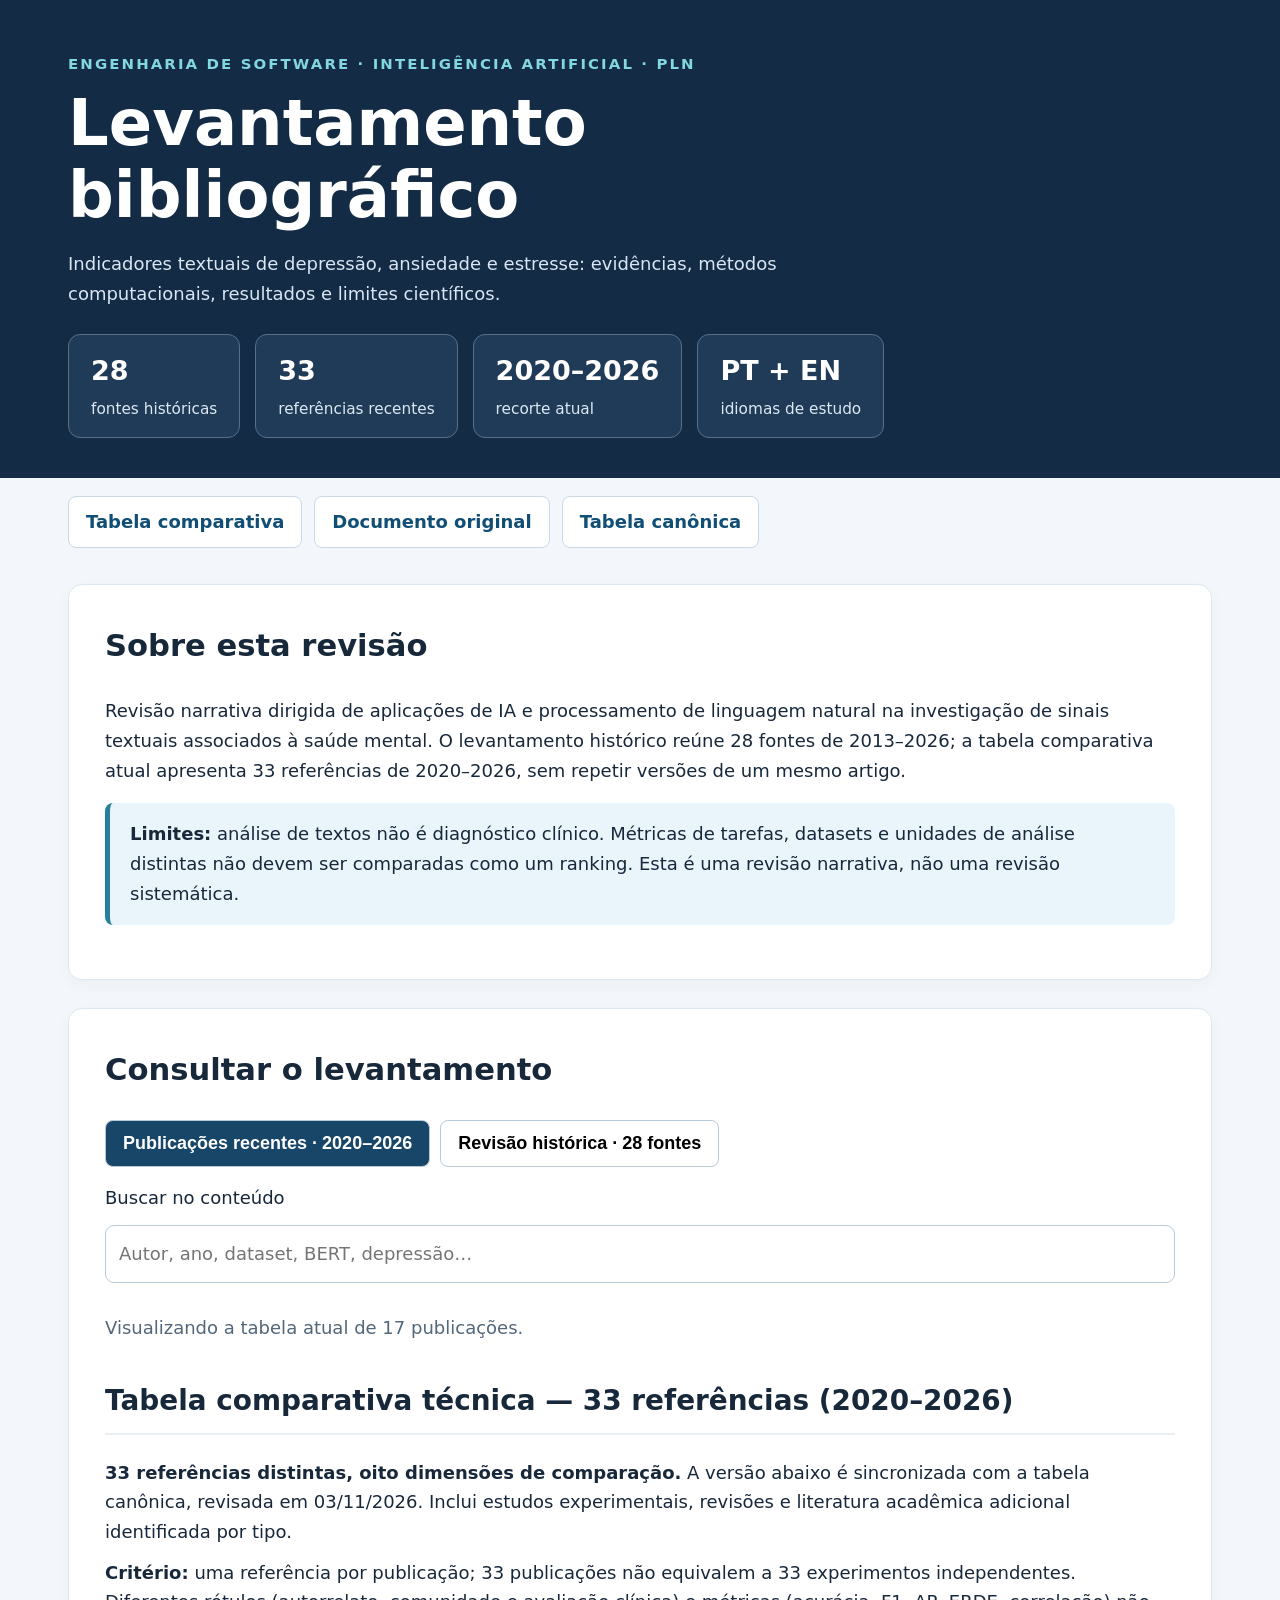
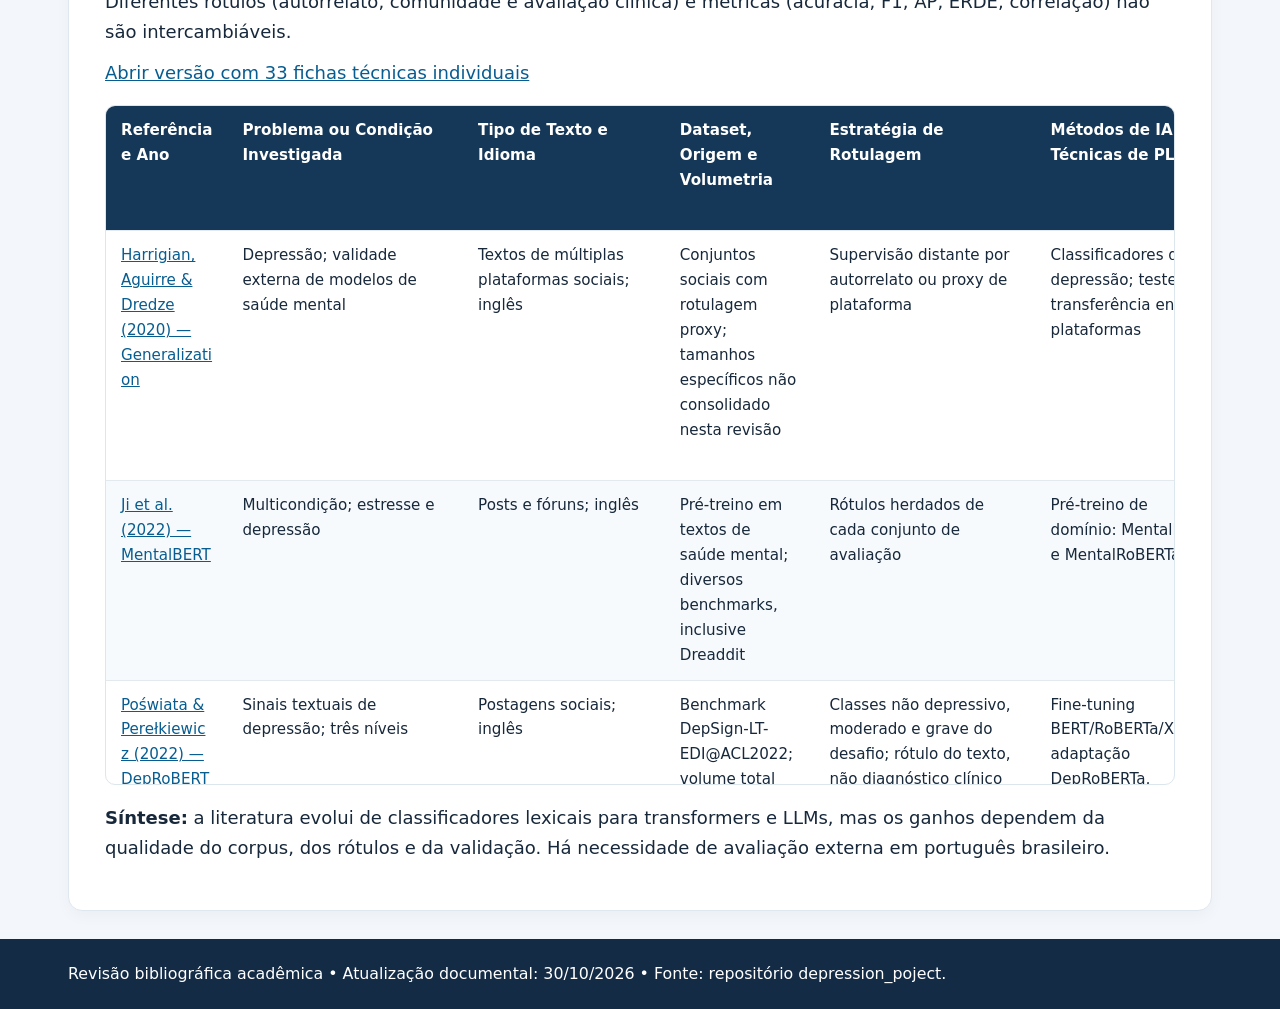
==== commit 16c7c0d7: "Entrega final: harmoniza 33 fichas, metodologia e contagens da revisão 2020–2026" ====
--- a/levantamento-bibliografico/index.html
+++ b/levantamento-bibliografico/index.html
@@ -1,19 +1,6 @@
 <!doctype html><html lang="pt-BR"><head><meta charset="utf-8"><meta name="viewport" content="width=device-width,initial-scale=1"><meta name="description" content="Revisão bibliográfica de IA e PLN aplicada a indicadores textuais de depressão, ansiedade e estresse."><title>Levantamento bibliográfico | IA e PLN</title><style>
 :root{font-family:system-ui,-apple-system,Segoe UI,Roboto,Arial,sans-serif;color:#17283b;background:#f3f6fa;font-size:18px}*{box-sizing:border-box}body{margin:0;line-height:1.65}.container{max-width:1200px;margin:auto;padding:0 28px}header{background:#142b46;color:white;padding:52px 0 40px}.eyebrow{letter-spacing:.14em;text-transform:uppercase;color:#83d7e0;font-weight:800;font-size:.83rem}h1{font-size:clamp(2.3rem,5vw,3.7rem);line-height:1.13;max-width:850px;margin:10px 0 18px}header p{max-width:850px;color:#d9e6f3}.stats{display:flex;flex-wrap:wrap;gap:15px;margin-top:25px}.stat{border:1px solid #56708a;background:#203b58;padding:14px 22px;border-radius:12px}.stat strong{font-size:1.5rem;display:block;color:white}.stat span{font-size:.85rem;color:#dce8f2}.nav{display:flex;gap:12px;flex-wrap:wrap;padding:18px 0}.nav a,.button{background:#fff;color:#114e75;border:1px solid #cbd9e5;border-radius:8px;padding:10px 17px;text-decoration:none;font-weight:750}.nav a:hover,.button:hover{background:#e1f2fa}main{padding-bottom:70px}.panel{background:white;padding:clamp(20px,3vw,36px);border:1px solid #dfe7ef;border-radius:14px;margin:18px 0 28px;box-shadow:0 5px 15px #1b3d5c09}.panel h2{font-size:1.7rem;margin-top:0}.content h2{border-bottom:2px solid #e8eef4;padding-bottom:8px;margin-top:36px;font-size:1.55rem}.content h3{font-size:1.27rem;margin-top:29px}.content p{margin:11px 0}.content a{color:#075c90;overflow-wrap:anywhere}.content blockquote{border-left:5px solid #2a8fb1;padding:10px 20px;background:#eaf5fa;margin:16px 0}.bullet{padding-left:16px;border-left:2px solid #dde6ee}.table-wrap{overflow-x:auto;max-height:680px;overflow-y:auto;border:1px solid #dce6ed;border-radius:10px;margin:18px 0}table{border-collapse:collapse;width:100%;font-size:.84rem;min-width:900px}th,td{padding:12px 15px;text-align:left;vertical-align:top;border-bottom:1px solid #e2e9ef}th{background:#163858;color:white;position:sticky;top:0}tr:nth-child(even) td{background:#f7fafc}.muted{color:#52677a}.notice{background:#e9f4fb;border-left:5px solid #287f9b;padding:16px 20px;border-radius:8px}.tabs{display:flex;flex-wrap:wrap;gap:10px;margin:16px 0}.tabs button{cursor:pointer;padding:12px 17px;border:1px solid #b7c9d8;background:white;border-radius:8px;font-weight:800;font-size:1rem}.tabs button.active{background:#174669;color:white}.search{width:100%;font:inherit;padding:13px;border:1px solid #b8ccda;border-radius:9px;margin:12px 0}.hidden{display:none!important}footer{background:#142b46;color:white;padding:22px 0;font-size:.88rem}a:focus-visible,button:focus-visible,input:focus-visible{outline:3px solid #e99d33;outline-offset:3px}@media(max-width:600px){.container{padding:0 16px}.panel{padding:18px}.stats{gap:8px}.stat{flex:1 1 130px}header{padding:36px 0 24px}}
-</style></head><body><header><div class="container"><div class="eyebrow">Engenharia de Software · Inteligência Artificial · PLN</div><h1>Levantamento bibliográfico</h1><p>Indicadores textuais de depressão, ansiedade e estresse: evidências, métodos computacionais, resultados e limites científicos.</p><div class="stats"><div class="stat"><strong>28</strong><span>fontes históricas</span></div><div class="stat"><strong>17</strong><span>publicações recentes</span></div><div class="stat"><strong>2020–2026</strong><span>recorte atual</span></div><div class="stat"><strong>PT + EN</strong><span>idiomas de estudo</span></div></div></div></header><main class="container"><nav class="nav"><a href="../">Tabela comparativa</a><a href="https://github.com/fernandomarquesaluno-svg/depression_poject/blob/main/docs/revisao_bibliografica_final_28.md">Documento original</a><a href="https://github.com/fernandomarquesaluno-svg/depression_poject/blob/main/tabelas/tabela_comparativa_tecnica.md">Tabela canônica</a></nav><section class="panel"><h2>Sobre esta revisão</h2><p>Revisão narrativa dirigida de aplicações de IA e processamento de linguagem natural na investigação de sinais textuais associados à saúde mental. O levantamento histórico reúne 28 fontes de 2013–2026; a tabela atual prioriza 17 publicações de 2020–2026, sem repetir versões de um mesmo artigo.</p><p class="notice"><strong>Limites:</strong> análise de textos não é diagnóstico clínico. Métricas de tarefas, datasets e unidades de análise distintas não devem ser comparadas como um ranking. Esta é uma revisão narrativa, não uma revisão sistemática.</p></section><section class="panel"><h2>Consultar o levantamento</h2><div class="tabs"><button type="button" id="recent" class="active" aria-pressed="true">Publicações recentes · 2020–2026</button><button type="button" id="history" aria-pressed="false">Revisão histórica · 28 fontes</button></div><label for="search">Buscar no conteúdo</label><input class="search" id="search" type="search" placeholder="Autor, ano, dataset, BERT, depressão…" autocomplete="off"><p class="muted" id="count" aria-live="polite"></p><article class="content" id="recentContent"><h2>Tabela comparativa técnica — indicadores textuais de saúde mental</h2>
-<p><strong>Recorte de literatura recente: 17 publicações distintas, de 2020 a 2026.</strong> Tabela atualizada em 30/10/2026, com base no levantamento bibliográfico original.</p>
-<p><strong>Regra de deduplicação:</strong> uma linha por publicação com identificador bibliográfico próprio. Uma publicação online em 2023 e indexada em volume 2024 conta <strong>uma única vez</strong>; preprint e artigo definitivo também não são somados. Trabalhos que usam a mesma base de dados são pesquisas diferentes, <strong>mas não representam datasets independentes</strong>.</p>
-<p><strong>Procedimento de verificação:</strong> consulta ao portal da editora ou ao texto original (ACL Anthology, JMIR, Springer, Frontiers, Linguamática, AAAI, registros do periódico e portais dos desafios). Valores são indicados somente quando é possível associá-los a uma tarefa, modelo ou estatística identificável. Quando uma publicação não oferece uma métrica única representativa, a célula informa expressamente a natureza da avaliação. Para volumes de dados não validados, informa-se a limitação de identificação; não se atribuem números supostos.</p>
-<p><strong>Atenção:</strong> métricas diferentes (AP, F1, acurácia, ERDE, correlação) e unidades diferentes (post, segmento, usuário) não são comparáveis diretamente. Categoria textual ≠ diagnóstico médico.</p>
-<div class="table-wrap"><table><tr><th>Referência e Ano</th><th>Problema ou Condição Investigada</th><th>Tipo de Texto e Idioma</th><th>Dataset, Origem e Volumetria</th><th>Estratégia de Rotulagem</th><th>Métodos de IA e Técnicas de PLN</th><th>Métricas e Resultados Quantitativos</th><th>Limitações Relevantes e Relação com o Projeto</th></tr><tr><td><a href="https://aclanthology.org/2020.findings-emnlp.337/" target="_blank" rel="noopener noreferrer">Harrigian, Aguirre &amp; Dredze (2020) — Generalization</a></td><td>Depressão; validade externa de modelos de saúde mental</td><td>Textos de múltiplas plataformas sociais; inglês</td><td>Conjuntos sociais com rotulagem proxy; tamanhos específicos não consolidado nesta revisão</td><td>Supervisão distante por autorrelato ou proxy de plataforma</td><td>Classificadores de depressão; testes de transferência entre plataformas</td><td>Na análise de artefatos temporais, a separação desajustada elevou artificialmente o <strong>F1 em 3–22%</strong>, dependendo do corpus (§5.2.1); <strong>não há F1 único</strong> para transferência entre plataformas.</td><td>Demonstra confundidores e sobre-estimação por dados proxy; fundamenta validação externa</td></tr><tr><td><a href="https://aclanthology.org/2022.lrec-1.778/" target="_blank" rel="noopener noreferrer">Ji et al. (2022) — MentalBERT</a></td><td>Multicondição; estresse e depressão</td><td>Posts e fóruns; inglês</td><td>Pré-treino em textos de saúde mental; diversos benchmarks, inclusive Dreaddit</td><td>Rótulos herdados de cada conjunto de avaliação</td><td>Pré-treino de domínio: MentalBERT e MentalRoBERTa</td><td>Em <strong>Dreaddit</strong>: MentalRoBERTa F1 <strong>81,76%</strong>, MentalBERT F1 <strong>80,04%</strong> (Tabela 3)</td><td>Resultado específico de benchmark; transferência ao PT-BR não avaliada</td></tr><tr><td><a href="https://aclanthology.org/2022.ltedi-1.40/" target="_blank" rel="noopener noreferrer">Poświata &amp; Perełkiewicz (2022) — DepRoBERTa</a></td><td>Sinais textuais de depressão; três níveis</td><td>Postagens sociais; inglês</td><td>Benchmark DepSign-LT-EDI@ACL2022; volume total não consolidado nesta revisão nesta síntese</td><td>Classes não depressivo, moderado e grave do desafio; rótulo do texto, não diagnóstico clínico</td><td>Fine-tuning BERT/RoBERTa/XLNet, adaptação DepRoBERTa, ensemble</td><td><strong>Macro-F1 0,583</strong> para o ensemble vencedor da tarefa</td><td>Fornece baseline de transformers e modelo especializado; não comparar com classificação clínica individual</td></tr><tr><td><a href="https://www.sciencedirect.com/science/article/pii/S0747563222003235" target="_blank" rel="noopener noreferrer">Kabir et al. (2023) — DEPTWEET</a></td><td>Depressão; gravidade expressa no texto</td><td>Twitter/X; inglês</td><td><strong>40.191 tweets</strong>, quatro categorias</td><td>Anotação supervisionada por especialistas; tipologia inspirada em PHQ-9/DSM-5</td><td>BERT, DistilBERT e baselines de classificação</td><td>DistilBERT, <strong>AUC-ROC por classe</strong>: não deprimido <strong>0,789</strong>; leve <strong>0,747</strong>; moderado <strong>0,788</strong>; grave <strong>0,866</strong> (Tabela 5 do manuscrito).</td><td>Gravidade anotada do tweet não é avaliação clínica do autor</td></tr><tr><td><a href="https://arxiv.org/abs/2309.13567" target="_blank" rel="noopener noreferrer">Yang et al. (2024) — MentaLLaMA; preprint 2023</a></td><td>Multicondição; avaliação interpretável</td><td>Redes sociais; inglês</td><td><strong>105 mil</strong> instâncias de instrução IMHI de dez fontes</td><td>Rótulos existentes e explicações geradas/avaliadas</td><td>LLaMA 2, instruction tuning, geração de explicações</td><td>MentaLLaMA-chat-13B: <strong>F1 ponderado 75,79%</strong> em <strong>Dreaddit</strong> (Tabela 2); comparar com MentalRoBERTa <strong>81,76%</strong> no mesmo benchmark.</td><td>Justificativas geradas não garantem fidelidade clínica</td></tr><tr><td><a href="https://link.springer.com/article/10.1007/s10579-022-09633-0" target="_blank" rel="noopener noreferrer">dos Santos, de Oliveira &amp; Paraboni (2024) — SetembroBR; online 2023</a></td><td>Depressão; ansiedade</td><td>Twitter/X; português brasileiro</td><td><strong>46,8 milhões</strong> de tweets; <strong>18.819 usuários</strong>; 3.163 usuários com autorrelato (3.903 ocorrências parcialmente sobrepostas)</td><td>Autorrelato de diagnóstico/tratamento e marco temporal</td><td>Corpus e comparações de modelos textuais e informações de rede</td><td><strong>Artigo de apresentação do corpus</strong>: oferece baselines para tarefas específicas; não existe um resultado agregado único do dataset. As métricas dos modelos não são utilizadas sem identificação de tarefa e configuração.</td><td>Dados do mesmo corpus usado no estudo seguinte; não constitui nova coorte</td></tr><tr><td><a href="https://www.linguamatica.com/index.php/linguamatica/pt/article/view/440" target="_blank" rel="noopener noreferrer">Nagamatu &amp; Paraboni (2024)</a></td><td>Depressão; ansiedade; detecção precoce</td><td>Twitter/X; português brasileiro</td><td>Reutiliza <strong>SetembroBR</strong>; subconjuntos por condição; não somar usuários como casos independentes</td><td>Autorrelato herdado do corpus de origem</td><td>Modelos tradicionais e abordagem LLM com engenharia de prompts</td><td>GPT_relev: <strong>F1-latency 0,24</strong> (depressão) e <strong>0,23</strong> (ansiedade); <strong>F1-macro 0,56/0,55</strong>; antecipação de <strong>436/479 dias</strong> (Tabela 5).</td><td>Dependência do mesmo corpus e da proximidade ao momento declarado</td></tr><tr><td><a href="https://aclanthology.org/2024.lrec-main.754/" target="_blank" rel="noopener noreferrer">Mendes &amp; Caseli (2024)</a></td><td>Sinais de depressão (inclui preocupação/ansiedade)</td><td>Facebook de universitários; português brasileiro</td><td><strong>780 posts</strong>, <strong>21 sinais</strong>, <strong>2.304 ocorrências positivas</strong></td><td>Anotação humana dos sinais; não classifica diagnósticos</td><td>Regressão logística, SVM, BERTimbau, MentalBERT, MentalRoBERTa</td><td><strong>Average Precision</strong>: sono <strong>0,900</strong> (regressão logística); preocupação/ansiedade <strong>0,794</strong> (MentalBERT); tristeza <strong>0,745</strong> (BERTimbau); Tabela 5</td><td>Métrica por sinal; corpus pequeno; não avalia estresse como transtorno</td></tr><tr><td><a href="https://doi.org/10.47626/1516-4446-2024-4058" target="_blank" rel="noopener noreferrer">Viduani et al. (2025) — pronomes/LIWC</a></td><td>Depressão</td><td>Áudio transcrito; português brasileiro</td><td><strong>52 jovens</strong>; 13 com depressão maior, 39 controles</td><td>Caracterização clínica + sintomas autorreferidos e avaliados</td><td>LIWC; frequência de pronomes; testes estatísticos</td><td>Pronomes de 1ª pessoa singular: <strong>9,15% vs. 8,02%</strong>, <strong>p=0,026</strong>; rho autorrelato <strong>0,366</strong></td><td>Estudo correlacional; não é experimento de fine-tuning de BERTimbau</td></tr><tr><td><a href="https://doi.org/10.1007/s10579-025-09831-6" target="_blank" rel="noopener noreferrer">Pérez et al. (2025) — DepreSym</a></td><td>Sinais específicos de depressão e interpretabilidade</td><td>Sentenças de conteúdos digitais do desafio eRisk; inglês</td><td><strong>21.580 sentenças</strong> avaliadas quanto a <strong>21 sintomas BDI-II</strong></td><td>Julgamento de relevância por três avaliadores especialistas, incluindo psicólogo; não diagnóstico do autor</td><td>LLMs como avaliadores, recuperação de informação lexical/densa e re-ranking</td><td>Recuperação de sintomas com <strong>ANCE</strong>: <strong>NDCG@10 = 0,746</strong> e <strong>AP@1000 = 0,340</strong> nas consultas baseadas em respostas do BDI-II (Tabela 6). Métricas de busca, não de diagnóstico.</td><td>Valioso para detecção de sinais interpretáveis; dependência do benchmark eRisk e anotações de relevância</td></tr><tr><td><a href="https://doi.org/10.3389/fdgth.2025.1709671" target="_blank" rel="noopener noreferrer">Karpontinis &amp; Soufleri (2025) — DP-CARE</a></td><td>Estresse textual e privacidade em IA</td><td>Reddit / Dreaddit; inglês</td><td>Benchmark Dreaddit, 3.553 segmentos rotulados no corpus de referência</td><td>Rótulos humanos de estresse expresso; não avaliação diagnóstica</td><td>Encoder MentalBERT congelado e classificador com DP-AdamW (privacidade diferencial)</td><td><strong>F1 classe estresse 0,7808</strong>, ε≈3; baseline sem DP F1 0,8058</td><td>Trade-off utilidade/privacidade; o artigo diverge entre resumo e tabela no recall, por isso recall não é reproduzido aqui</td></tr><tr><td><a href="https://doi.org/10.1186/s12889-025-23337-4" target="_blank" rel="noopener noreferrer">Chung et al. (2025) — BERT and BERTopic</a></td><td>Risco de depressão e relatos de situações estressoras</td><td>Mensagens abertas em aplicativo; coreano</td><td><strong>1.332 mensagens</strong>, <strong>230 participantes</strong> idosos</td><td>Triagem <strong>PHQ-9 ≥ 10</strong>; não equivale a entrevista clínica estruturada</td><td>KcBERT e KLUE BERT; BERTopic para temas e evolução temporal</td><td>KcBERT <strong>F1 global reportado 0,87</strong>; <strong>F1 da classe de risco 0,83</strong></td><td>Protocolo reporta split por mensagens; examinar possível dependência entre mensagens da mesma pessoa</td></tr><tr><td><a href="https://pubmed.ncbi.nlm.nih.gov/42134742/" target="_blank" rel="noopener noreferrer">Viduani et al. (2026) — estudo experimental GPT-4o</a></td><td>Depressão</td><td>Fala cotidiana transcrita; português brasileiro</td><td><strong>30 adolescentes</strong> (15 com depressão maior, 15 controles); coleta de 14 dias</td><td>Diagnóstico de psiquiatra infantojuvenil com procedimentos padrão-ouro</td><td>GPT-4o por prompting; comparação com 12 modelos GPT</td><td>Acurácia <strong>86,6%</strong> (IC95% 70,3–95,6%); sensibilidade <strong>100%</strong>; especificidade <strong>73,3%</strong></td><td>n=30 e grupos extremos; não emprega BERTimbau+LIWC ou laudos como texto de entrada</td></tr><tr><td><a href="https://www.frontiersin.org/journals/digital-health/articles/10.3389/fdgth.2026.1790533/full" target="_blank" rel="noopener noreferrer">AlSaad, Alshakhs &amp; Thomas (2026)</a></td><td>Subtipos de depressão; seis classes textuais</td><td>Twitter/X; inglês</td><td><strong>14.983 tweets</strong></td><td>Curadoria/anotação textual; sem confirmação diagnóstica por pessoa</td><td>LLMs few-shot; encoders fine-tuned (RoBERTa, DeBERTa e outros)</td><td><strong>RoBERTa-large</strong>: macro-F1 <strong>0,957</strong>, acurácia <strong>0,954</strong> no teste (Tabela 2)</td><td>Taxonomia textual, não avaliação psiquiátrica; um domínio</td></tr><tr><td><a href="https://mental.jmir.org/2026/1/e98925/" target="_blank" rel="noopener noreferrer">Kallstenius et al. (2026)</a></td><td>Multicondição; depressão, ansiedade, estresse e outras</td><td>Reddit e Twitter/X; inglês</td><td><strong>60.889 textos</strong>; <strong>9 classes</strong>; treino 42.622, validação 6.089, teste 12.178</td><td>Comunidade de origem ou autodeclaração</td><td>TF-IDF + SVM RBF; GPT-4o-mini base/ajustado; 2 ensembles</td><td>Acurácia teste: <strong>0,939</strong> (soft), <strong>0,938</strong> (híbrido), <strong>0,919</strong> (SVM), <strong>0,886</strong> (GPT ajustado)</td><td>Split por post e back-translation pré-split; ausência de avaliação clínica externa</td></tr><tr><td><a href="https://pubmed.ncbi.nlm.nih.gov/41825397/" target="_blank" rel="noopener noreferrer">Viduani et al. (2026) — revisão de escopo</a></td><td>Depressão; métodos de análise linguística</td><td>Literatura internacional; idiomas diversos</td><td><strong>180 estudos</strong> incluídos de 27.967 registros</td><td>Auditoria da referência diagnóstica nos estudos incluídos</td><td>Revisão de recursos lexicais, LIWC, PLN, transformers e LLMs</td><td><strong>20,5%</strong> com instrumento diagnóstico padrão-ouro; <strong>64,2%</strong> das amostras em inglês</td><td>Síntese da evidência, não produz classificador nem F1 próprio</td></tr><tr><td><a href="https://aclanthology.org/2026.healing-1.27/" target="_blank" rel="noopener noreferrer">Alqahtani, Kayi &amp; Diab (2026) — StressRoBERTa</a></td><td>Estresse crônico autorreportado; transferência de depressão/ansiedade/PTSD</td><td>Tweets e posts de redes sociais; inglês</td><td>Pré-treino em <strong>108 milhões de palavras</strong> do Stress-SMHD; avaliação SMM4H 2022 e Dreaddit</td><td>Histórico de diagnósticos autorreportados para pré-treino; rótulos de estresse dos benchmarks</td><td>RoBERTa com pré-treino contínuo entre condições e fine-tuning na tarefa de estresse</td><td><strong>F1 0,82</strong> no SMM4H 2022 e <strong>0,81</strong> no Dreaddit</td><td>Estudo 2026 diretamente ligado às três condições; resultados por corpus, sem validade clínica externa</td></tr></table></div>
-<h3>Notas de leitura e integridade</h3>
-<p class="bullet"><strong>Sem repetições:</strong> as 17 entradas possuem 17 publicações distintas no recorte de 2020–2026. Há estudos com <strong>dados compartilhados</strong> (por exemplo, reutilização de corpus), que devem ser tratados como dependência metodológica.</p>
-<p class="bullet"><strong>Sobre a escolha de métricas:</strong> AP (Average Precision) sintetiza a curva precisão–revocação, não corresponde à AUC-ROC; <strong>F1</strong> não é acurácia. Compare os valores apenas entre tarefas, conjuntos de dados e protocolos compatíveis.</p>
-<p class="bullet"><strong>Sobre estudos clínicos:</strong> a escala PHQ-9 isolada mede sintomatologia e não confirma diagnóstico. A entrevista estruturada e a avaliação clínica possuem estatutos distintos.</p>
-<p class="bullet"><strong>Sobre fontes sob restrição:</strong> foi conferida a existência e a descrição bibliográfica, mas não se transcreveram tabelas de resultados inacessíveis para preencher lacunas artificiais.</p>
-<p class="bullet"><strong>Sobre acesso aos dados:</strong> a disponibilidade dos artigos não concede automaticamente direitos de redistribuição de postagens e prontuários. O acesso a alguns corpora, como o SMHD, envolve acordo de uso.</p>
-<p class="bullet"><strong>Atribuição 2026:</strong> os dois trabalhos de Viduani em 2026 são publicações distintas (um estudo experimental de GPT-4o e uma revisão de escopo), não repetição do mesmo paper.</p>
-<p><strong>Fonte bibliográfica canônica:</strong> cada título na primeira coluna é um link para sua fonte original ou registro primário. Não há uma segunda lista de referências que volte a reproduzir as 17 publicações do recorte temporal.</p></article><article class="content hidden" id="historyContent"><h2>Indicadores textuais de depressão, ansiedade e estresse</h2>
+</style></head><body><header><div class="container"><div class="eyebrow">Engenharia de Software · Inteligência Artificial · PLN</div><h1>Levantamento bibliográfico</h1><p>Indicadores textuais de depressão, ansiedade e estresse: evidências, métodos computacionais, resultados e limites científicos.</p><div class="stats"><div class="stat"><strong>28</strong><span>fontes históricas</span></div><div class="stat"><strong>33</strong><span>referências recentes</span></div><div class="stat"><strong>2020–2026</strong><span>recorte atual</span></div><div class="stat"><strong>PT + EN</strong><span>idiomas de estudo</span></div></div></div></header><main class="container"><nav class="nav"><a href="../tabelas/comparativo/">Tabela comparativa</a><a href="https://github.com/fernandomarquesaluno-svg/depression_poject/blob/main/docs/revisao_bibliografica_final_28.md">Documento original</a><a href="https://github.com/fernandomarquesaluno-svg/depression_poject/blob/main/tabelas/tabela_comparativa_tecnica.md">Tabela canônica</a></nav><section class="panel"><h2>Sobre esta revisão</h2><p>Revisão narrativa dirigida de aplicações de IA e processamento de linguagem natural na investigação de sinais textuais associados à saúde mental. O levantamento histórico reúne 28 fontes de 2013–2026; a tabela comparativa atual apresenta 33 referências de 2020–2026, sem repetir versões de um mesmo artigo.</p><p class="notice"><strong>Limites:</strong> análise de textos não é diagnóstico clínico. Métricas de tarefas, datasets e unidades de análise distintas não devem ser comparadas como um ranking. Esta é uma revisão narrativa, não uma revisão sistemática.</p></section><section class="panel"><h2>Consultar o levantamento</h2><div class="tabs"><button type="button" id="recent" class="active" aria-pressed="true">Publicações recentes · 2020–2026</button><button type="button" id="history" aria-pressed="false">Revisão histórica · 28 fontes</button></div><label for="search">Buscar no conteúdo</label><input class="search" id="search" type="search" placeholder="Autor, ano, dataset, BERT, depressão…" autocomplete="off"><p class="muted" id="count" aria-live="polite"></p><article class="content" id="recentContent"><h2>Tabela comparativa técnica — 33 referências (2020–2026)</h2><p><strong>33 referências distintas, oito dimensões de comparação.</strong> A versão abaixo é sincronizada com a tabela canônica, revisada em 03/11/2026. Inclui estudos experimentais, revisões e literatura acadêmica adicional identificada por tipo.</p><p><strong>Critério:</strong> uma referência por publicação; 33 publicações não equivalem a 33 experimentos independentes. Diferentes rótulos (autorrelato, comunidade e avaliação clínica) e métricas (acurácia, F1, AP, ERDE, correlação) não são intercambiáveis.</p><p><a href="../tabelas/comparativo/">Abrir versão com 33 fichas técnicas individuais</a></p><div class="table-wrap" role="region" aria-label="Tabela comparativa de 33 referências" tabindex="0"><table><thead><tr><th>Referência e Ano</th><th>Problema ou Condição Investigada</th><th>Tipo de Texto e Idioma</th><th>Dataset, Origem e Volumetria</th><th>Estratégia de Rotulagem</th><th>Métodos de IA e Técnicas de PLN</th><th>Métricas e Resultados Quantitativos</th><th>Limitações Relevantes e Relação com o Projeto</th></tr></thead><tbody><tr><td><a href="https://aclanthology.org/2020.findings-emnlp.337/" target="_blank" rel="noopener noreferrer">Harrigian, Aguirre &amp; Dredze (2020) — Generalization</a></td><td>Depressão; validade externa de modelos de saúde mental</td><td>Textos de múltiplas plataformas sociais; inglês</td><td>Conjuntos sociais com rotulagem proxy; tamanhos específicos não consolidado nesta revisão</td><td>Supervisão distante por autorrelato ou proxy de plataforma</td><td>Classificadores de depressão; testes de transferência entre plataformas</td><td>Na análise de artefatos temporais, a separação desajustada elevou artificialmente o F1 em 3–22% , dependendo do corpus (§5.2.1); não há F1 único para transferência entre plataformas.</td><td>Demonstra confundidores e sobre-estimação por dados proxy; fundamenta validação externa</td></tr><tr><td><a href="https://aclanthology.org/2022.lrec-1.778/" target="_blank" rel="noopener noreferrer">Ji et al. (2022) — MentalBERT</a></td><td>Multicondição; estresse e depressão</td><td>Posts e fóruns; inglês</td><td>Pré-treino em textos de saúde mental; diversos benchmarks, inclusive Dreaddit</td><td>Rótulos herdados de cada conjunto de avaliação</td><td>Pré-treino de domínio: MentalBERT e MentalRoBERTa</td><td>Em Dreaddit : MentalRoBERTa F1 81,76% , MentalBERT F1 80,04% (Tabela 3)</td><td>Resultado específico de benchmark; transferência ao PT-BR não avaliada</td></tr><tr><td><a href="https://aclanthology.org/2022.ltedi-1.40/" target="_blank" rel="noopener noreferrer">Poświata &amp; Perełkiewicz (2022) — DepRoBERTa</a></td><td>Sinais textuais de depressão; três níveis</td><td>Postagens sociais; inglês</td><td>Benchmark DepSign-LT-EDI@ACL2022; volume total não consolidado nesta revisão nesta síntese</td><td>Classes não depressivo, moderado e grave do desafio; rótulo do texto, não diagnóstico clínico</td><td>Fine-tuning BERT/RoBERTa/XLNet, adaptação DepRoBERTa, ensemble</td><td>Macro-F1 0,583 para o ensemble vencedor da tarefa</td><td>Fornece baseline de transformers e modelo especializado; não comparar com classificação clínica individual</td></tr><tr><td><a href="https://www.sciencedirect.com/science/article/pii/S0747563222003235" target="_blank" rel="noopener noreferrer">Kabir et al. (2023) — DEPTWEET</a></td><td>Depressão; gravidade expressa no texto</td><td>Twitter/X; inglês</td><td>40.191 tweets , quatro categorias</td><td>Anotação supervisionada por especialistas; tipologia inspirada em PHQ-9/DSM-5</td><td>BERT, DistilBERT e baselines de classificação</td><td>DistilBERT, AUC-ROC por classe : não deprimido 0,789 ; leve 0,747 ; moderado 0,788 ; grave 0,866 (Tabela 5 do manuscrito).</td><td>Gravidade anotada do tweet não é avaliação clínica do autor</td></tr><tr><td><a href="https://arxiv.org/abs/2309.13567" target="_blank" rel="noopener noreferrer">Yang et al. (2024) — MentaLLaMA; preprint 2023</a></td><td>Multicondição; avaliação interpretável</td><td>Redes sociais; inglês</td><td>105 mil instâncias de instrução IMHI de dez fontes</td><td>Rótulos existentes e explicações geradas/avaliadas</td><td>LLaMA 2, instruction tuning, geração de explicações</td><td>MentaLLaMA-chat-13B: F1 ponderado 75,79% em Dreaddit (Tabela 2); comparar com MentalRoBERTa 81,76% no mesmo benchmark.</td><td>Justificativas geradas não garantem fidelidade clínica</td></tr><tr><td><a href="https://link.springer.com/article/10.1007/s10579-022-09633-0" target="_blank" rel="noopener noreferrer">dos Santos, de Oliveira &amp; Paraboni (2024) — SetembroBR; online 2023</a></td><td>Depressão; ansiedade</td><td>Twitter/X; português brasileiro</td><td>46,8 milhões de tweets; 18.819 usuários ; 3.163 usuários com autorrelato (3.903 ocorrências parcialmente sobrepostas)</td><td>Autorrelato de diagnóstico/tratamento e marco temporal</td><td>Corpus e comparações de modelos textuais e informações de rede</td><td>Artigo de apresentação do corpus : oferece baselines para tarefas específicas; não existe um resultado agregado único do dataset. As métricas dos modelos não são utilizadas sem identificação de tarefa e configuração.</td><td>Dados do mesmo corpus usado no estudo seguinte; não constitui nova coorte</td></tr><tr><td><a href="https://www.linguamatica.com/index.php/linguamatica/pt/article/view/440" target="_blank" rel="noopener noreferrer">Nagamatu &amp; Paraboni (2024)</a></td><td>Depressão; ansiedade; detecção precoce</td><td>Twitter/X; português brasileiro</td><td>Reutiliza SetembroBR ; subconjuntos por condição; não somar usuários como casos independentes</td><td>Autorrelato herdado do corpus de origem</td><td>Modelos tradicionais e abordagem LLM com engenharia de prompts</td><td>GPT_relev: F1-latency 0,24 (depressão) e 0,23 (ansiedade); F1-macro 0,56/0,55 ; antecipação de 436/479 dias (Tabela 5).</td><td>Dependência do mesmo corpus e da proximidade ao momento declarado</td></tr><tr><td><a href="https://aclanthology.org/2024.lrec-main.754/" target="_blank" rel="noopener noreferrer">Mendes &amp; Caseli (2024)</a></td><td>Sinais de depressão (inclui preocupação/ansiedade)</td><td>Facebook de universitários; português brasileiro</td><td>780 posts , 21 sinais , 2.304 ocorrências positivas</td><td>Anotação humana dos sinais; não classifica diagnósticos</td><td>Regressão logística, SVM, BERTimbau, MentalBERT, MentalRoBERTa</td><td>Average Precision : sono 0,900 (regressão logística); preocupação/ansiedade 0,794 (MentalBERT); tristeza 0,745 (BERTimbau); Tabela 5</td><td>Métrica por sinal; corpus pequeno; não avalia estresse como transtorno</td></tr><tr><td><a href="https://doi.org/10.47626/1516-4446-2024-4058" target="_blank" rel="noopener noreferrer">Viduani et al. (2025) — pronomes/LIWC</a></td><td>Depressão</td><td>Áudio transcrito; português brasileiro</td><td>52 jovens ; 13 com depressão maior, 39 controles</td><td>Caracterização clínica + sintomas autorreferidos e avaliados</td><td>LIWC; frequência de pronomes; testes estatísticos</td><td>Pronomes de 1ª pessoa singular: 9,15% vs. 8,02% , p=0,026 ; rho autorrelato 0,366</td><td>Estudo correlacional; não é experimento de fine-tuning de BERTimbau</td></tr><tr><td><a href="https://doi.org/10.1007/s10579-025-09831-6" target="_blank" rel="noopener noreferrer">Pérez et al. (2025) — DepreSym</a></td><td>Sinais específicos de depressão e interpretabilidade</td><td>Sentenças de conteúdos digitais do desafio eRisk; inglês</td><td>21.580 sentenças avaliadas quanto a 21 sintomas BDI-II</td><td>Julgamento de relevância por três avaliadores especialistas, incluindo psicólogo; não diagnóstico do autor</td><td>LLMs como avaliadores, recuperação de informação lexical/densa e re-ranking</td><td>Recuperação de sintomas com ANCE : NDCG@10 = 0,746 e AP@1000 = 0,340 nas consultas baseadas em respostas do BDI-II (Tabela 6). Métricas de busca, não de diagnóstico.</td><td>Valioso para detecção de sinais interpretáveis; dependência do benchmark eRisk e anotações de relevância</td></tr><tr><td><a href="https://doi.org/10.3389/fdgth.2025.1709671" target="_blank" rel="noopener noreferrer">Karpontinis &amp; Soufleri (2025) — DP-CARE</a></td><td>Estresse textual e privacidade em IA</td><td>Reddit / Dreaddit; inglês</td><td>Benchmark Dreaddit, 3.553 segmentos rotulados no corpus de referência</td><td>Rótulos humanos de estresse expresso; não avaliação diagnóstica</td><td>Encoder MentalBERT congelado e classificador com DP-AdamW (privacidade diferencial)</td><td>F1 classe estresse 0,7808 , ε≈3; baseline sem DP F1 0,8058</td><td>Trade-off utilidade/privacidade; o artigo diverge entre resumo e tabela no recall, por isso recall não é reproduzido aqui</td></tr><tr><td><a href="https://doi.org/10.1186/s12889-025-23337-4" target="_blank" rel="noopener noreferrer">Chung et al. (2025) — BERT and BERTopic</a></td><td>Risco de depressão e relatos de situações estressoras</td><td>Mensagens abertas em aplicativo; coreano</td><td>1.332 mensagens , 230 participantes idosos</td><td>Triagem PHQ-9 ≥ 10 ; não equivale a entrevista clínica estruturada</td><td>KcBERT e KLUE BERT; BERTopic para temas e evolução temporal</td><td>KcBERT F1 global reportado 0,87 ; F1 da classe de risco 0,83</td><td>Protocolo reporta split por mensagens; examinar possível dependência entre mensagens da mesma pessoa</td></tr><tr><td><a href="https://pubmed.ncbi.nlm.nih.gov/42134742/" target="_blank" rel="noopener noreferrer">Viduani et al. (2026) — estudo experimental GPT-4o</a></td><td>Depressão</td><td>Fala cotidiana transcrita; português brasileiro</td><td>30 adolescentes (15 com depressão maior, 15 controles); coleta de 14 dias</td><td>Diagnóstico de psiquiatra infantojuvenil com procedimentos padrão-ouro</td><td>GPT-4o por prompting; comparação com 12 modelos GPT</td><td>Acurácia 86,6% (IC95% 70,3–95,6%); sensibilidade 100% ; especificidade 73,3%</td><td>n=30 e grupos extremos; não emprega BERTimbau+LIWC ou laudos como texto de entrada</td></tr><tr><td><a href="https://www.frontiersin.org/journals/digital-health/articles/10.3389/fdgth.2026.1790533/full" target="_blank" rel="noopener noreferrer">AlSaad, Alshakhs &amp; Thomas (2026)</a></td><td>Subtipos de depressão; seis classes textuais</td><td>Twitter/X; inglês</td><td>14.983 tweets</td><td>Curadoria/anotação textual; sem confirmação diagnóstica por pessoa</td><td>LLMs few-shot; encoders fine-tuned (RoBERTa, DeBERTa e outros)</td><td>RoBERTa-large : macro-F1 0,957 , acurácia 0,954 no teste (Tabela 2)</td><td>Taxonomia textual, não avaliação psiquiátrica; um domínio</td></tr><tr><td><a href="https://mental.jmir.org/2026/1/e98925/" target="_blank" rel="noopener noreferrer">Kallstenius et al. (2026)</a></td><td>Multicondição; depressão, ansiedade, estresse e outras</td><td>Reddit e Twitter/X; inglês</td><td>60.889 textos ; 9 classes ; treino 42.622, validação 6.089, teste 12.178</td><td>Comunidade de origem ou autodeclaração</td><td>TF-IDF + SVM RBF; GPT-4o-mini base/ajustado; 2 ensembles</td><td>Acurácia teste: 0,939 (soft), 0,938 (híbrido), 0,919 (SVM), 0,886 (GPT ajustado)</td><td>Split por post e back-translation pré-split; ausência de avaliação clínica externa</td></tr><tr><td><a href="https://pubmed.ncbi.nlm.nih.gov/41825397/" target="_blank" rel="noopener noreferrer">Viduani et al. (2026) — revisão de escopo</a></td><td>Depressão; métodos de análise linguística</td><td>Literatura internacional; idiomas diversos</td><td>180 estudos incluídos de 27.967 registros</td><td>Auditoria da referência diagnóstica nos estudos incluídos</td><td>Revisão de recursos lexicais, LIWC, PLN, transformers e LLMs</td><td>20,5% com instrumento diagnóstico padrão-ouro; 64,2% das amostras em inglês</td><td>Síntese da evidência, não produz classificador nem F1 próprio</td></tr><tr><td><a href="https://aclanthology.org/2026.healing-1.27/" target="_blank" rel="noopener noreferrer">Alqahtani, Kayi &amp; Diab (2026) — StressRoBERTa</a></td><td>Estresse crônico autorreportado; transferência de depressão/ansiedade/PTSD</td><td>Tweets e posts de redes sociais; inglês</td><td>Pré-treino em 108 milhões de palavras do Stress-SMHD; avaliação SMM4H 2022 e Dreaddit</td><td>Histórico de diagnósticos autorreportados para pré-treino; rótulos de estresse dos benchmarks</td><td>RoBERTa com pré-treino contínuo entre condições e fine-tuning na tarefa de estresse</td><td>F1 0,82 no SMM4H 2022 e 0,81 no Dreaddit</td><td>Estudo 2026 diretamente ligado às três condições; resultados por corpus, sem validade clínica externa</td></tr><tr><td><a href="https://doi.org/10.5753/dsw.2024.243994" target="_blank" rel="noopener noreferrer">Herculano et al. (2024) — DepreRedditBR</a></td><td>Depressão; construção de corpus especializado</td><td>Reddit; português brasileiro</td><td>DepreRedditBR: 509.675 postagens textuais em português brasileiro; recurso apresentado no DSW 2024.</td><td>Seleção de conteúdo relacionado à depressão; não equivale a confirmação de diagnóstico clínico do autor.</td><td>Tarefa: Construção de dataset e apoio ao pré-treinamento e à classificação de intensidade de sinais depressivos. Modelos e representações: Corpus para pré-treinamento de modelo de linguagem de domínio; aplicação posterior em classificação textual.</td><td>Contribuição principal: conjunto de 509.675 instâncias. Não atribuir a esse artigo uma acurácia única de diagnóstico.</td><td>Conteúdo e amostragem de rede social não constituem padrão-ouro clínico.</td></tr><tr><td><a href="https://doi.org/10.5753/sbbd.2025.247283" target="_blank" rel="noopener noreferrer">Herculano et al. (2025) — Comparação DepreBERTBR</a></td><td>Gravidade expressa em textos depressivos</td><td>Textos em português brasileiro</td><td>Dados textuais em português brasileiro utilizados para avaliar o DepreBERTBR; volumetria não confirmada no resumo.</td><td>Quatro classes textuais: ausente, leve, moderada e grave; não são diagnósticos individualizados.</td><td>Tarefa: Classificação supervisionada multiclasse. Modelos e representações: DepreBERTBR especializado versus modelos de linguagem monolíngues e multilíngues de domínio geral.</td><td>Os autores relatam F1-score competitivo e semelhante ao dos comparadores; valor único não confirmado no resumo.</td><td>A comparação depende das mesmas classes, partições e critérios de rotulagem.</td></tr><tr><td><a href="https://doi.org/10.1109/ACCESS.2025.3583259" target="_blank" rel="noopener noreferrer">Santos et al. (2025) — Mixture of Experts</a></td><td>Predição de depressão e ansiedade</td><td>Twitter/X em português brasileiro e Reddit em inglês</td><td>Dois domínios de mídia social; volumes por plataforma não confirmados no resumo.</td><td>Dados dos corpora e avaliação humana por especialistas; não generalizar para diagnóstico clínico confirmado.</td><td>Tarefa: Predição de condições por dados textuais e não textuais; avaliação entre plataformas e idiomas. Modelos e representações: Modelos de linguagem em arquitetura mixture-of-experts (MoE), com atributos textuais e sociais.</td><td>Melhorias ante trabalhos anteriores segundo autores, com métricas computacionais e avaliação humana; não utilizar métrica agregada não apresentada.</td><td>Heterogeneidade de domínio, idioma e rotulagem afeta a transferência.</td></tr><tr><td><a href="https://doi.org/10.3389/fpsyg.2025.1612769" target="_blank" rel="noopener noreferrer">Mao &amp; Han (2025) — TextGCN com emoção</a></td><td>Classificação de sinais depressivos</td><td>Postagens de redes sociais; múltiplos benchmarks</td><td>Cinco conjuntos de avaliação de mídias sociais relatados no artigo; tamanhos variam conforme corpus.</td><td>Rótulos fornecidos por cada benchmark, sem equivalência automática a diagnóstico clínico.</td><td>Tarefa: Classificação de textos com sinais de depressão. Modelos e representações: TextGCN enriquecido com representações emocionais derivadas de modelos de linguagem especializados.</td><td>Ganhos relatados frente a configurações de referência; não consolidar resultados de datasets distintos em um F1 único.</td><td>Dependência de corpus, estratégias de anotação e linguagem.</td></tr><tr><td><a href="https://doi.org/10.1016/j.osnem.2025.100311" target="_blank" rel="noopener noreferrer">Shah et al. (2025) — Fine-tuning de LLMs</a></td><td>Detecção textual de depressão</td><td>Postagens em redes sociais; idioma não estabelecido com segurança no resumo</td><td>Base de depressão reutilizada de estudos anteriores; total não confirmado na síntese.</td><td>Rótulos binários de conteúdo depressivo ou não depressivo da base utilizada.</td><td>Tarefa: Classificação binária de postagens. Modelos e representações: GPT-3.5 Turbo 1106 e LLaMA2-7B ajustados; avaliação zero-shot/few-shot.</td><td>No protocolo few-shot relatado: 96,4% de acurácia para GPT-3.5 ajustado e 87,1% para LLaMA2-7B; não comparável diretamente a outros datasets.</td><td>Desempenho no corpus avaliado não valida uso diagnóstico.</td></tr><tr><td><a href="https://doi.org/10.3390/ai6070157" target="_blank" rel="noopener noreferrer">Hussain et al. (2025) — Gravidade em quatro níveis</a></td><td>Gravidade de sinais depressivos</td><td>Reddit; textos em inglês</td><td>Postagens de Reddit categorizadas em mínimo, leve, moderado e grave; total exato não reproduzido nesta síntese.</td><td>Quatro classes definidas no dataset; não inferir avaliação clínica individual.</td><td>Tarefa: Classificação multiclasse de gravidade textual. Modelos e representações: Dez classificadores clássicos com GloVe/Word2Vec e dez transformers, incluindo MentalBERT.</td><td>F1 relatado: MentalBERT 97,31%; XGBoost + GloVe 94,01%, dentro do protocolo do estudo.</td><td>Comparações externas exigem mesma tarefa, classes e divisão dos dados.</td></tr><tr><td><a href="https://doi.org/10.1109/ACCESS.2025.3530862" target="_blank" rel="noopener noreferrer">Tahir et al. (2025) — Revisão ML/DL</a></td><td>Depressão; síntese do campo</td><td>Revisão de estudos de redes sociais, incluindo Twitter/X, Reddit e outras plataformas</td><td>Múltiplos corpora analisados na literatura; não se trata de um corpus de teste único.</td><td>Analisa diferenças de anotação e rotulagem entre estudos; não gera rótulos próprios.</td><td>Tarefa: Revisão de técnicas e datasets para detecção de depressão. Modelos e representações: Mapeamento de ML e DL, representações e arquiteturas; discussão de desafios.</td><td>Revisão sem acurácia ou F1 experimental próprio.</td><td>Evidência secundária; exclui algumas famílias de métodos e se concentra em redes sociais.</td></tr><tr><td><a href="https://doi.org/10.3390/electronics15030598" target="_blank" rel="noopener noreferrer">Jin &amp; Zhang (2026) — Multitarefa guiada por DSM-5</a></td><td>Depressão, sintomas e gravidade</td><td>Weibo; chinês</td><td>WU3D: 32.570 usuários e cerca de 2,19 milhões de postagens; 1.390 usuários no grupo de depressão e 31.180 controles, conforme artigo.</td><td>O artigo descreve entrevistas clínicas e PHQ-9 para o grupo de depressão, com anotação especializada.</td><td>Tarefa: Detecção binária, reconhecimento multirrótulo de sintomas e classificação da gravidade. Modelos e representações: BERT chinês + Bi-LSTM + atenção hierárquica + características temporais e tópicos LDA; treinamento multitarefa guiado por DSM-5.</td><td>F1 principal de 91,8% no WU3D, contra 85,6% do BERT-base, conforme autores.</td><td>Uma população e plataforma específicas; não supõe validade clínica externa ou em português.</td></tr><tr><td><a href="https://doi.org/10.1609/aaai.v40i46.41283" target="_blank" rel="noopener noreferrer">Tang et al. (2026) — AI in the Wild (metanálise)</a></td><td>Depressão; metanálise de resultados de IA</td><td>67 estudos publicados entre 2022 e 2025; diferentes idiomas e plataformas</td><td>Síntese de 67 estudos empíricos, não uma nova base de postagens.</td><td>Analisa procedência dos rótulos como moderador metodológico.</td><td>Tarefa: Metanálise de desempenho, fatores de heterogeneidade e avaliação alinhada a critérios psicológicos. Modelos e representações: Comparação de técnicas tradicionais, transformers e modelos multimodais.</td><td>Desempenho agregado descrito pelos autores como r≈0,80; não é acurácia, nem F1 de classificador individual.</td><td>Heterogeneidade de estudos e diferença entre tarefa computacional e validade clínica.</td></tr><tr><td><a href="https://aclanthology.org/2024.clpsych-1.15/" target="_blank" rel="noopener noreferrer">Chim et al. (2024) — CLPsych Shared Task</a></td><td>Evidências textuais de risco suicida</td><td>Reddit/r/SuicideWatch; inglês</td><td>Amostra anotada de 125 usuários; postagens de Reddit e níveis de risco predefinidos.</td><td>Risco predefinido em três níveis (baixo, moderado e alto); evidências textuais anotadas para avaliação das subtarefas.</td><td>Tarefa: Extração de trechos de evidência e sumarização de evidências de risco. Modelos e representações: Benchmark de sistemas com LLMs abertos; comparação por BERTScore e inferência textual.</td><td>O artigo introduz protocolo e métricas de avaliação das duas subtarefas; não reportar um único F1 de diagnóstico.</td><td>Níveis de risco atribuídos no benchmark não equivalem a decisão clínica automatizada.</td></tr><tr><td><a href="https://doi.org/10.2196/87138" target="_blank" rel="noopener noreferrer">Yu et al. (2026) — MIND e detecção precoce</a></td><td>Detecção precoce de depressão</td><td>Reddit; inglês</td><td>Benchmark eRisk 2017; sequências temporais de postagens por usuário.</td><td>Grupos deprimido/controle do eRisk baseados em registros e autorrelatos disponíveis no benchmark.</td><td>Tarefa: Predição sequencial no nível de usuário e identificação precoce de risco. Modelos e representações: MIND: padrões temporais de postagem e filtragem/análise por LLM.</td><td>A análise de ablação relata F1-ERD 0,671; ERDE5 0,080 e ERDE50 0,069 para MIND.</td><td>Horários de postagem são proxies de atividade, não medidas diretas de sono ou diagnóstico.</td></tr><tr><td><a href="https://aclanthology.org/2025.clpsych-1.4/" target="_blank" rel="noopener noreferrer">Mandal et al. (2025) — QuestMF</a></td><td>Gravidade de depressão em entrevistas</td><td>Entrevistas multimodais; inglês</td><td>E-DAIC; dados de entrevista com modalidades combinadas.</td><td>Escores de avaliação de depressão por questionários/entrevistas no benchmark; a predição é de gravidade, não diagnóstico clínico novo.</td><td>Tarefa: Predição ordinal de gravidade e de respostas por pergunta. Modelos e representações: QuestMF (fusão multimodal por questão) e função de perda ImbOLL para desequilíbrio e ordinalidade.</td><td>Desempenho comparável ao estado da arte no E-DAIC, segundo os autores; não reproduzir número sem especificar a métrica e a configuração.</td><td>Avaliação circunscrita ao benchmark de entrevista, distinta de redes sociais.</td></tr><tr><td><a href="https://doi.org/10.11606/T.100.2025.tde-12062025-101544" target="_blank" rel="noopener noreferrer">Wesley Ramos dos Santos (2025) — Predição de transtornos de saúde mental</a></td><td>Depressão e ansiedade</td><td>Twitter/X em português brasileiro e Reddit em inglês</td><td>SetembroBR e corpus de Reddit para transferência entre domínios.</td><td>Autorrelatos de diagnóstico/tratamento para seleção dos indivíduos; parcela do corpus em português avaliada por especialistas humanos.</td><td>Tarefa: Predição no nível de usuário a partir de timelines; transferência entre domínio e idioma. Modelos e representações: Filtros de relevância, atributos textuais/não textuais e comitês de classificadores.</td><td>A tese descreve avaliação computacional e humana, sem uma métrica numérica única confirmada nesta ficha.</td><td>Tese de doutorado, não artigo de periódico; possível sobreposição temática e de recursos com Santos et al. (2025).</td></tr><tr><td><a href="https://repositorio.ufscar.br/items/e2916bfc-974c-4b67-b96e-f0d67065827c" target="_blank" rel="noopener noreferrer">Figueiredo (2026) — Dados sintéticos em saúde mental</a></td><td>Sintomas de depressão; geração sintética e privacidade</td><td>Corpus Amive; português brasileiro</td><td>Amive: textos anonimizados anotados por sintomas; volume não confirmado no resumo da instituição.</td><td>Anotações de sintomas provenientes do corpus Amive; foco de avaliação no sintoma tristeza/humor deprimido.</td><td>Tarefa: Paráfrase sintética, similaridade textual e avaliação extrínseca de classificação binária. Modelos e representações: Retrotradução, PEGASUS, BERTScore com BERTimbau; baselines LR, SVM, Naive Bayes e Random Forest.</td><td>Utilidade classificatória em geral preservada, mas perda de precisão em transferência sintético→real e alterações de nuances discursivas.</td><td>Trabalho de conclusão de curso, não artigo revisado por pares; apenas parte dos sintomas foi estudada.</td></tr><tr><td><a href="https://doi.org/10.1007/s44192-026-00368-w" target="_blank" rel="noopener noreferrer">Bhatt et al. (2026) — Revisão entre plataformas</a></td><td>Depressão, ansiedade, TEPT; generalização entre plataformas</td><td>Literatura sobre diferentes plataformas e idiomas</td><td>Revisão de datasets e tarefas de mídias sociais; sem novo conjunto de avaliação próprio.</td><td>Discute heterogeneidade da anotação e das populações entre estudos.</td><td>Tarefa: Revisão narrativa de métodos, datasets, transferência e ética. Modelos e representações: Panorama de BERT, RoBERTa e outros métodos de PLN para análise de saúde mental.</td><td>Síntese secundária, sem acurácia ou F1 experimental único.</td><td>A heterogeneidade dos estudos impede comparações quantitativas diretas.</td></tr><tr><td><a href="https://doi.org/10.2196/69284" target="_blank" rel="noopener noreferrer">Jin et al. (2025) — Scoping Review de LLMs</a></td><td>Aplicações de LLMs em saúde mental</td><td>Literatura internacional, diferentes idiomas e contextos clínicos/digitais</td><td>Revisão de escopo: 95 artigos incluídos de 4.859 registros examinados em sete bases.</td><td>Consolida tipos de ground truth empregados nos estudos; não produz rótulos originais.</td><td>Tarefa: Mapeamento de triagem, detecção, tratamento e aconselhamento apoiado por LLMs. Modelos e representações: Famílias de LLMs e estratégias de uso; estudos de detecção e intervenções.</td><td>67/95 artigos abordam triagem/detecção; 33/95 tratam especificamente de detecção/classificação de depressão, segundo a revisão.</td><td>Revisão secundária com grande heterogeneidade de tarefas e desenhos; não implica eficácia clínica comprovada.</td></tr></tbody></table></div><p><strong>Síntese:</strong> a literatura evolui de classificadores lexicais para transformers e LLMs, mas os ganhos dependem da qualidade do corpus, dos rótulos e da validação. Há necessidade de avaliação externa em português brasileiro.</p></article><article class="content hidden" id="historyContent"><h2>Indicadores textuais de depressão, ansiedade e estresse</h2>
 <p><strong>Revisão bibliográfica narrativa dirigida · 28 fontes bibliográficas distintas · 2013–2026 · 30 de outubro de 2026</strong></p>
 <blockquote>Esta é uma revisão narrativa dirigida, não revisão sistemática ou metanálise. Inclui 27 publicações e 1 recurso oficial de benchmark, e não 28 coortes independentes. O catálogo [comparativo canônico](../tabelas/tabela_comparativa_tecnica.md) contém uma linha por fonte, com métricas, corpora e limitações.</blockquote>
 <h3>Resumo</h3>
